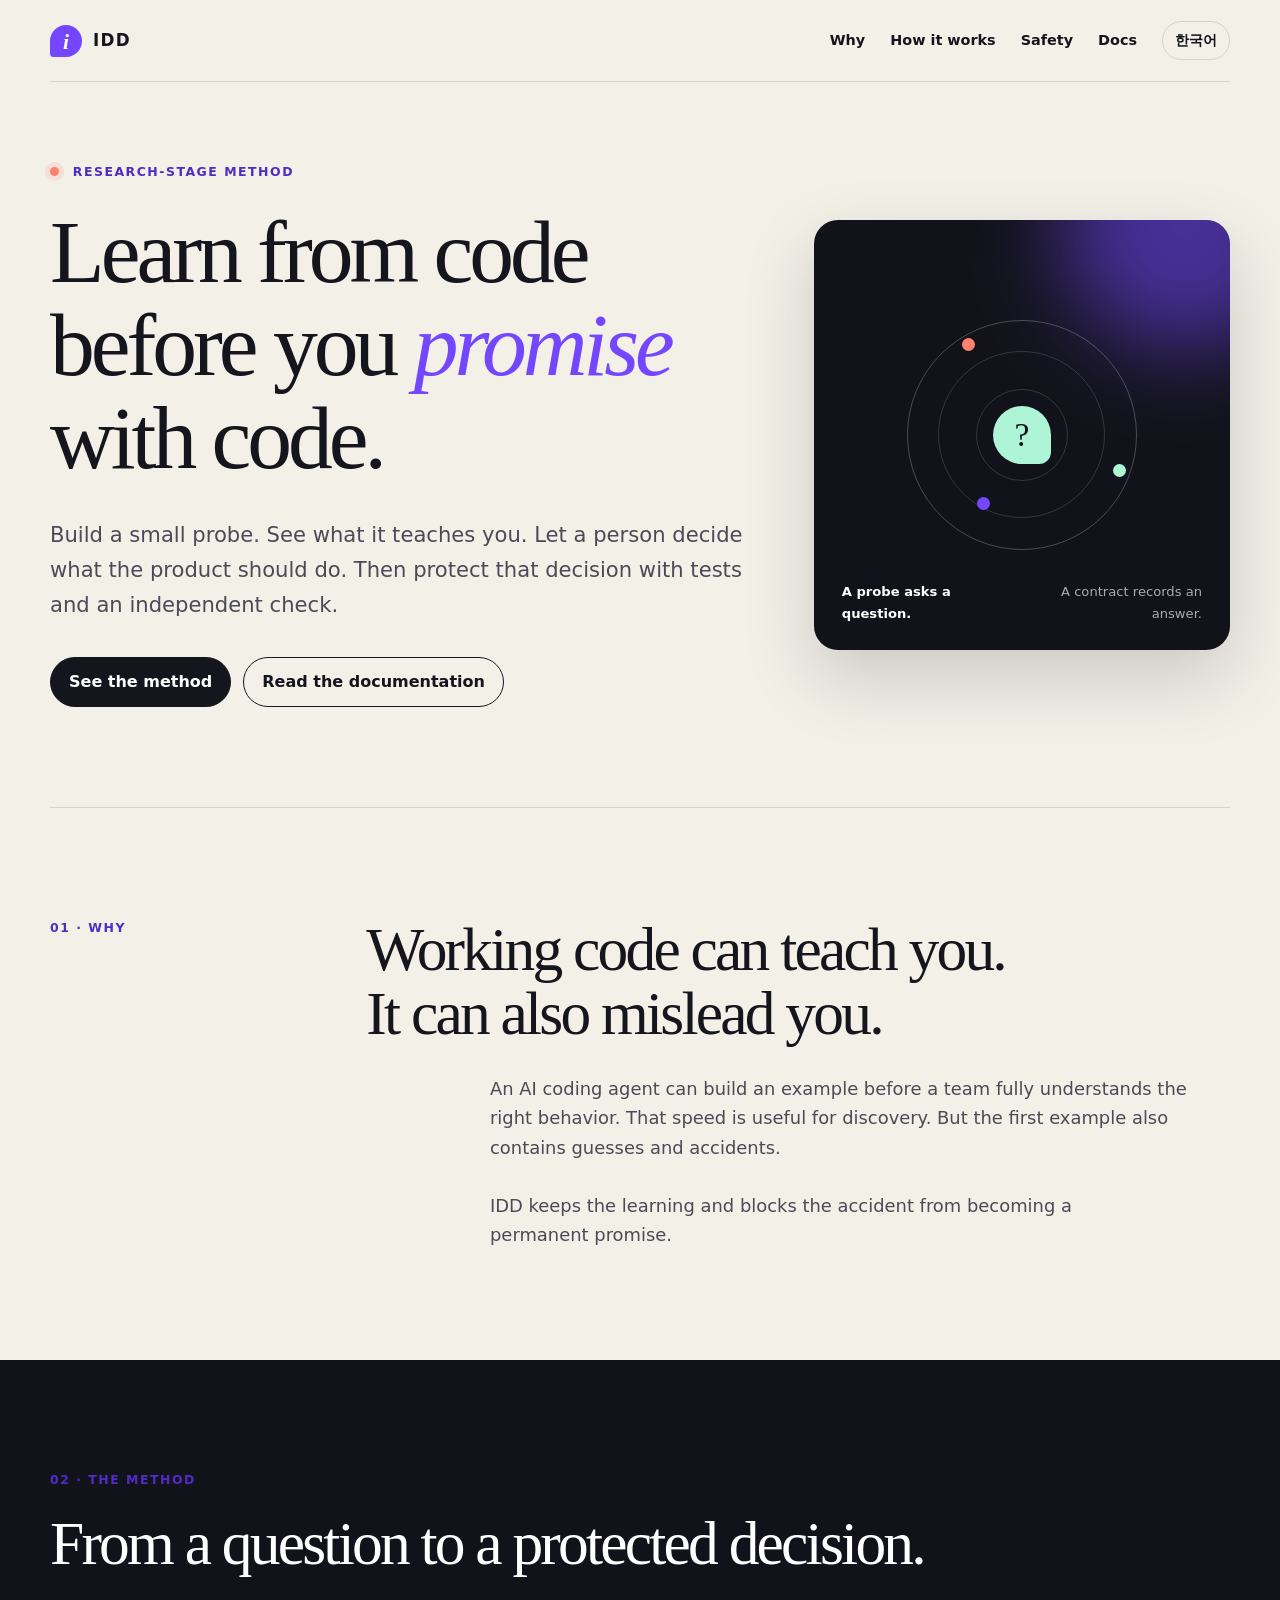
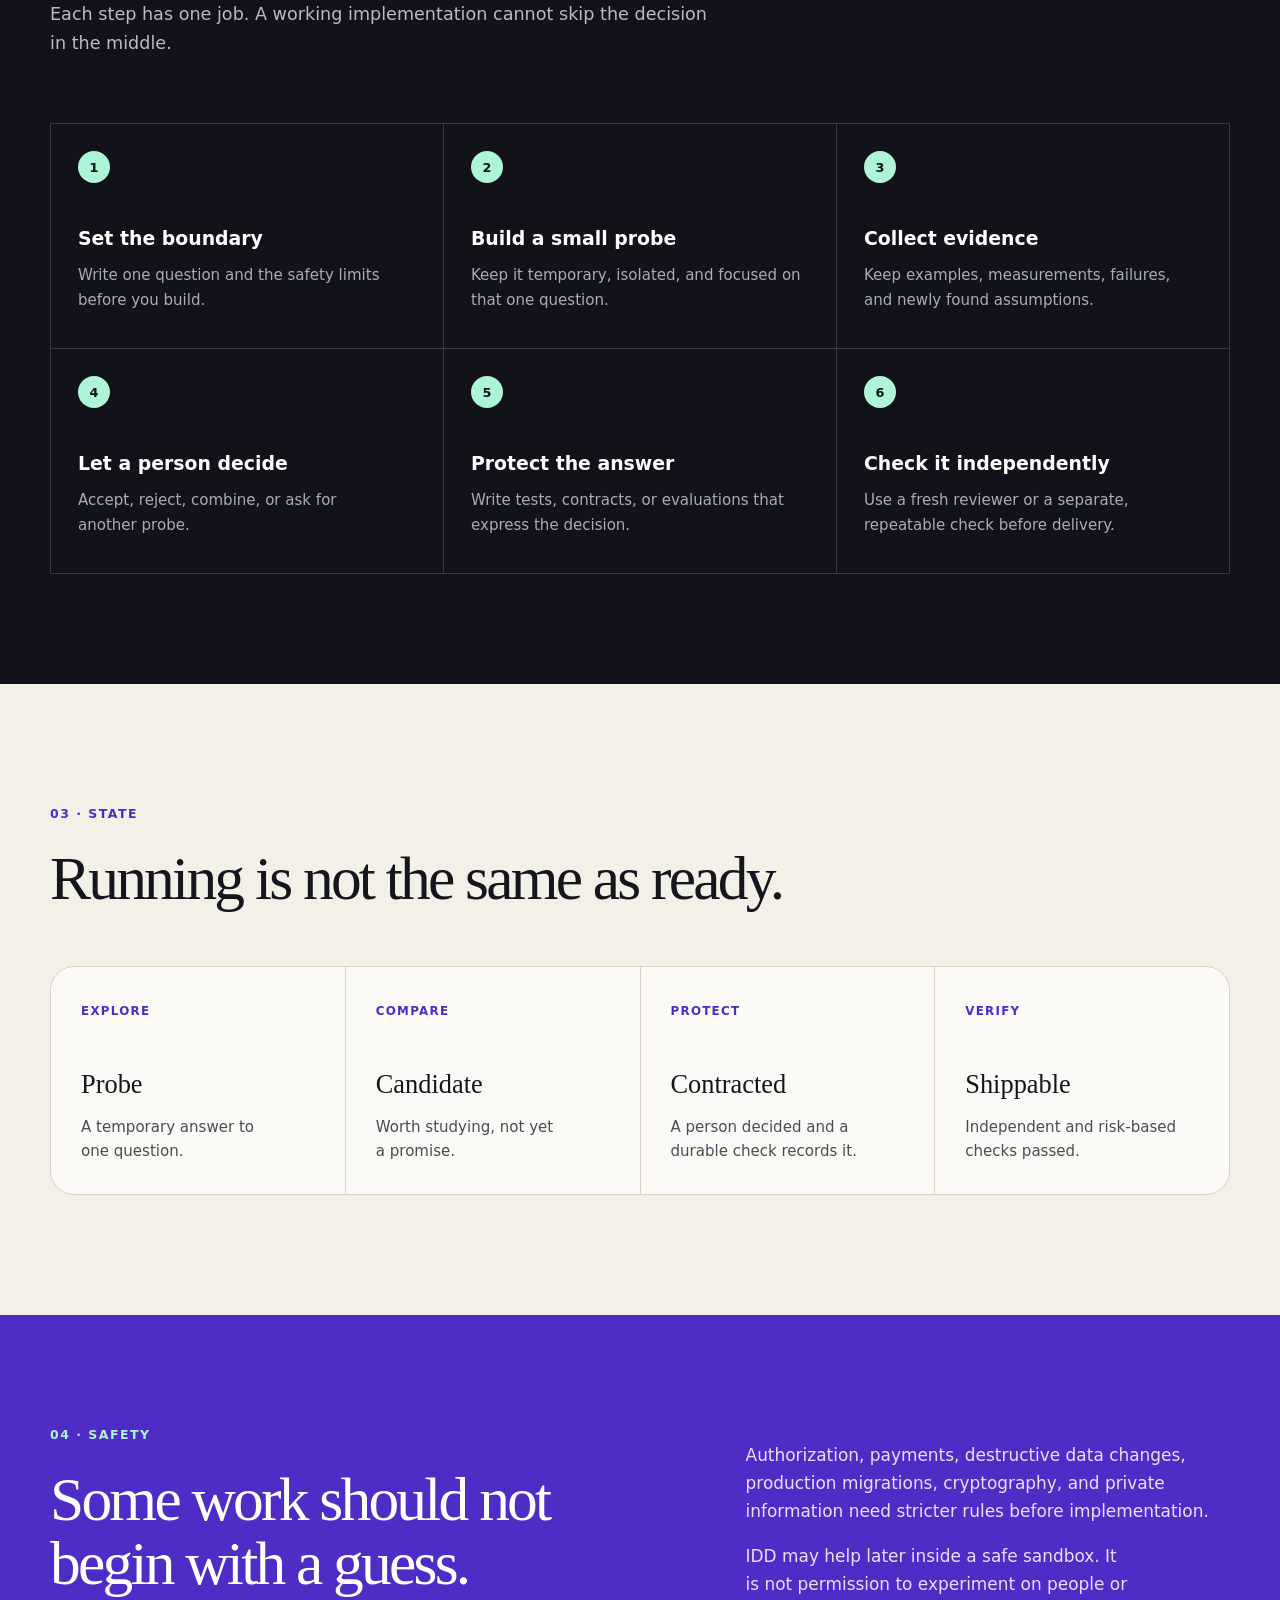
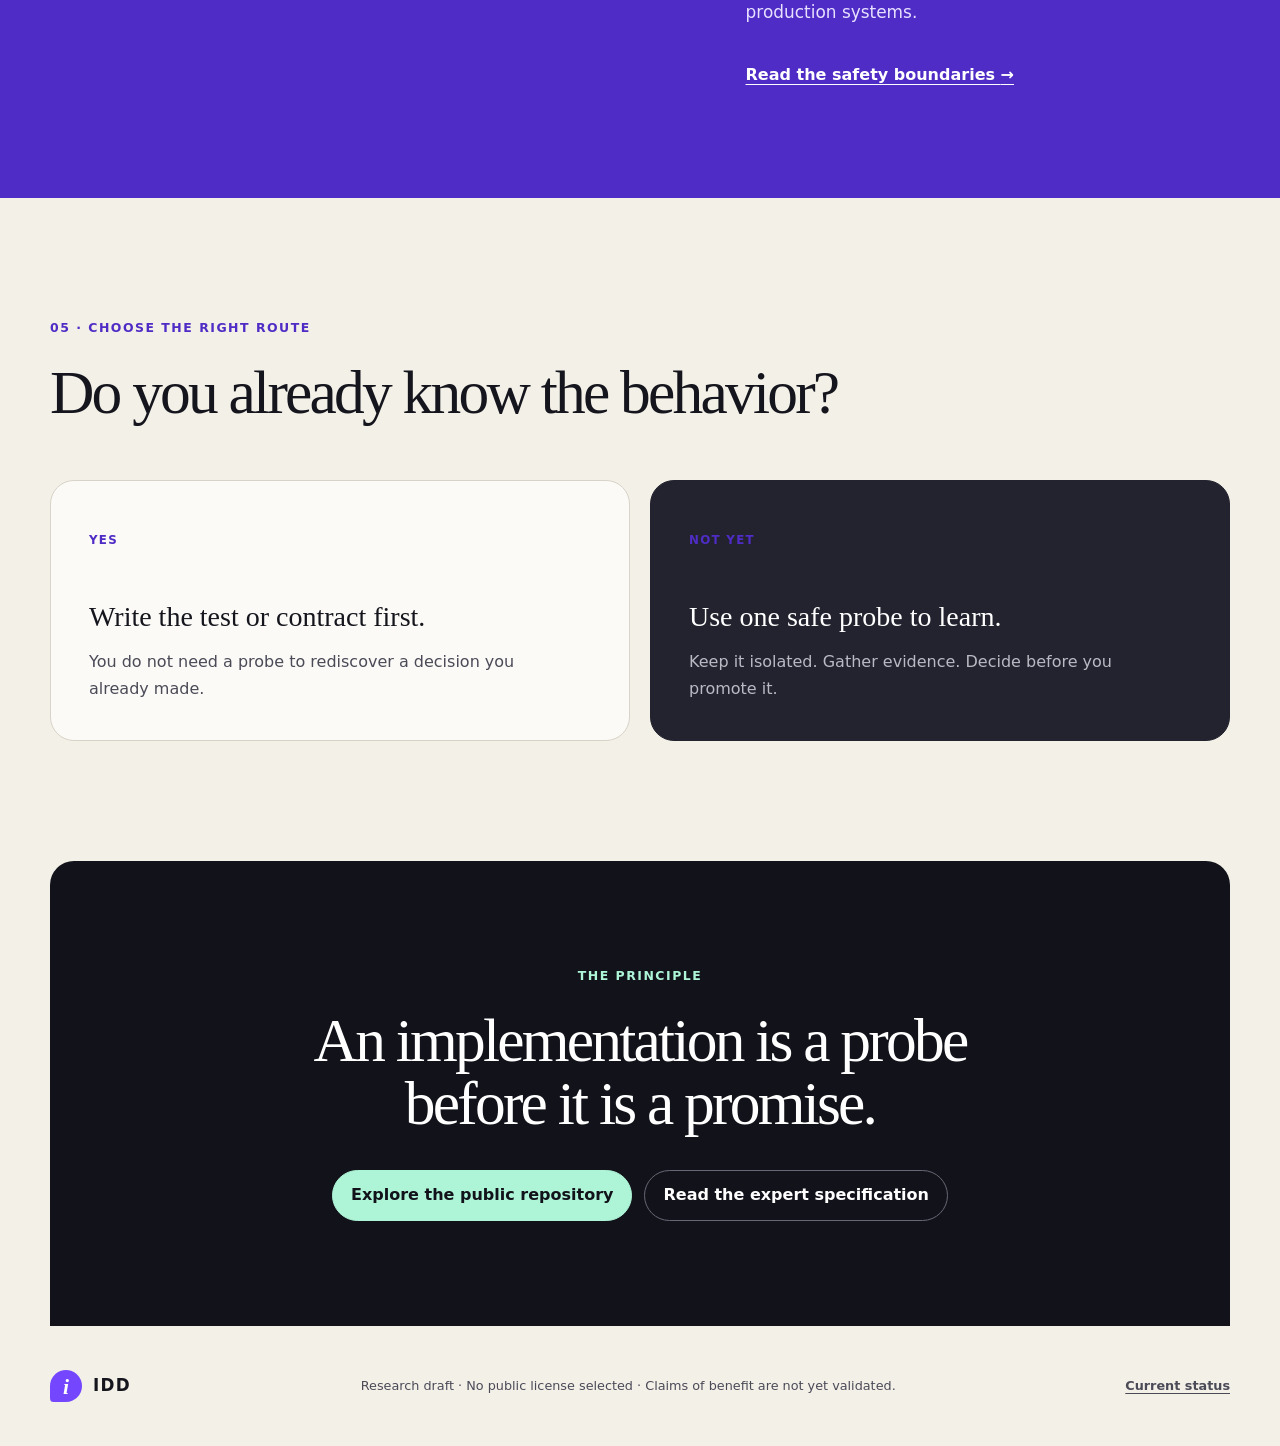
==== site/index.html @ 6a13e182 "chore: bootstrap public IDD repository" ====
<!doctype html>
<html lang="en">
<head>
  <meta charset="utf-8">
  <meta name="viewport" content="width=device-width, initial-scale=1">
  <meta name="description" content="IDD is a software development method that uses a small implementation to learn, then asks a person to decide before behavior becomes a product promise.">
  <meta name="theme-color" content="#12131a">
  <meta property="og:title" content="IDD — Learn from code before you promise with code">
  <meta property="og:description" content="Build a small probe. Gather evidence. Let a person decide. Protect only the behavior you approve.">
  <meta property="og:type" content="website">
  <link rel="alternate" hreflang="ko" href="ko/">
  <link rel="stylesheet" href="styles.css">
  <title>IDD — Implementation-Driven Development</title>
  <script type="application/ld+json">
  {
    "@context": "https://schema.org",
    "@type": "CreativeWork",
    "name": "Implementation-Driven Development",
    "alternateName": "IDD",
    "description": "A research-stage software development method that treats an isolated implementation as evidence before a human decision creates a product contract.",
    "inLanguage": ["en", "ko"],
    "isBasedOn": "https://github.com/SoliEstre/idd",
    "version": "0.1.0-draft"
  }
  </script>
</head>
<body>
  <a class="skip-link" href="#main">Skip to the main content</a>

  <header class="site-header">
    <a class="brand" href="./" aria-label="IDD home">
      <span class="brand-mark" aria-hidden="true">i</span>
      <span>IDD</span>
    </a>
    <nav aria-label="Main navigation">
      <a href="#why">Why</a>
      <a href="#method">How it works</a>
      <a href="#safety">Safety</a>
      <a href="https://github.com/SoliEstre/idd">Docs</a>
      <a class="language-link" href="ko/" lang="ko">한국어</a>
    </nav>
  </header>

  <main id="main">
    <section class="hero" aria-labelledby="hero-title">
      <div class="hero-copy">
        <p class="eyebrow"><span class="status-dot" aria-hidden="true"></span> Research-stage method</p>
        <h1 id="hero-title">Learn from code<br>before you <em>promise</em> with code.</h1>
        <p class="hero-intro">Build a small probe. See what it teaches you. Let a person decide what the product should do. Then protect that decision with tests and an independent check.</p>
        <div class="hero-actions">
          <a class="button button-primary" href="#method">See the method</a>
          <a class="button button-secondary" href="https://github.com/SoliEstre/idd/blob/main/README.md">Read the documentation</a>
        </div>
      </div>

      <div class="probe-card" aria-label="A probe becomes a promise only after a decision">
        <div class="probe-orbit" aria-hidden="true">
          <span class="orbit-dot orbit-dot-one"></span>
          <span class="orbit-dot orbit-dot-two"></span>
          <span class="orbit-dot orbit-dot-three"></span>
          <span class="probe-core">?</span>
        </div>
        <div class="probe-caption">
          <strong>A probe asks a question.</strong>
          <span>A contract records an answer.</span>
        </div>
      </div>
    </section>

    <section class="statement" id="why" aria-labelledby="why-title">
      <p class="section-number">01 · Why</p>
      <div>
        <h2 id="why-title">Working code can teach you.<br>It can also mislead you.</h2>
        <p>An AI coding agent can build an example before a team fully understands the right behavior. That speed is useful for discovery. But the first example also contains guesses and accidents.</p>
        <p>IDD keeps the learning and blocks the accident from becoming a permanent promise.</p>
      </div>
    </section>

    <section class="method" id="method" aria-labelledby="method-title">
      <div class="section-heading">
        <p class="section-number">02 · The method</p>
        <h2 id="method-title">From a question to a protected decision.</h2>
        <p>Each step has one job. A working implementation cannot skip the decision in the middle.</p>
      </div>

      <ol class="steps">
        <li>
          <span class="step-index">1</span>
          <div><h3>Set the boundary</h3><p>Write one question and the safety limits before you build.</p></div>
        </li>
        <li>
          <span class="step-index">2</span>
          <div><h3>Build a small probe</h3><p>Keep it temporary, isolated, and focused on that one question.</p></div>
        </li>
        <li>
          <span class="step-index">3</span>
          <div><h3>Collect evidence</h3><p>Keep examples, measurements, failures, and newly found assumptions.</p></div>
        </li>
        <li>
          <span class="step-index">4</span>
          <div><h3>Let a person decide</h3><p>Accept, reject, combine, or ask for another probe.</p></div>
        </li>
        <li>
          <span class="step-index">5</span>
          <div><h3>Protect the answer</h3><p>Write tests, contracts, or evaluations that express the decision.</p></div>
        </li>
        <li>
          <span class="step-index">6</span>
          <div><h3>Check it independently</h3><p>Use a fresh reviewer or a separate, repeatable check before delivery.</p></div>
        </li>
      </ol>
    </section>

    <section class="state-section" aria-labelledby="states-title">
      <div class="section-heading compact">
        <p class="section-number">03 · State</p>
        <h2 id="states-title">Running is not the same as ready.</h2>
      </div>
      <div class="state-track" role="list" aria-label="IDD code states">
        <article role="listitem"><span>Explore</span><h3>Probe</h3><p>A temporary answer to one question.</p></article>
        <article role="listitem"><span>Compare</span><h3>Candidate</h3><p>Worth studying, not yet a promise.</p></article>
        <article role="listitem"><span>Protect</span><h3>Contracted</h3><p>A person decided and a durable check records it.</p></article>
        <article role="listitem"><span>Verify</span><h3>Shippable</h3><p>Independent and risk-based checks passed.</p></article>
      </div>
    </section>

    <section class="safety" id="safety" aria-labelledby="safety-title">
      <div>
        <p class="section-number light">04 · Safety</p>
        <h2 id="safety-title">Some work should not begin with a guess.</h2>
      </div>
      <div class="safety-copy">
        <p>Authorization, payments, destructive data changes, production migrations, cryptography, and private information need stricter rules before implementation.</p>
        <p>IDD may help later inside a safe sandbox. It is not permission to experiment on people or production systems.</p>
        <a href="https://github.com/SoliEstre/idd/blob/main/docs/safety.md">Read the safety boundaries <span aria-hidden="true">→</span></a>
      </div>
    </section>

    <section class="choose" aria-labelledby="choose-title">
      <p class="section-number">05 · Choose the right route</p>
      <h2 id="choose-title">Do you already know the behavior?</h2>
      <div class="choice-grid">
        <article>
          <p class="choice-answer">Yes</p>
          <h3>Write the test or contract first.</h3>
          <p>You do not need a probe to rediscover a decision you already made.</p>
        </article>
        <article>
          <p class="choice-answer">Not yet</p>
          <h3>Use one safe probe to learn.</h3>
          <p>Keep it isolated. Gather evidence. Decide before you promote it.</p>
        </article>
      </div>
    </section>

    <section class="closing" aria-labelledby="closing-title">
      <p class="eyebrow">The principle</p>
      <h2 id="closing-title">An implementation is a probe<br>before it is a promise.</h2>
      <div class="hero-actions centered">
        <a class="button button-primary" href="https://github.com/SoliEstre/idd">Explore the public repository</a>
        <a class="button button-secondary" href="https://github.com/SoliEstre/idd/blob/main/ai/idd-spec.md">Read the expert specification</a>
      </div>
    </section>
  </main>

  <footer>
    <div class="brand footer-brand"><span class="brand-mark" aria-hidden="true">i</span><span>IDD</span></div>
    <p>Research draft · No public license selected · Claims of benefit are not yet validated.</p>
    <a href="https://github.com/SoliEstre/idd/blob/main/docs/status.md">Current status</a>
  </footer>
</body>
</html>
---- site/styles.css ----
:root {
  --ink: #15151d;
  --ink-soft: #4b4a57;
  --paper: #f3f0e8;
  --paper-bright: #fbfaf6;
  --line: #d8d3c8;
  --signal: #7447ff;
  --signal-dark: #4f2cc5;
  --mint: #aef5d8;
  --coral: #ff826e;
  --dark: #12131a;
  --dark-soft: #22232e;
  --max: 1180px;
  --radius: 24px;
}

* {
  box-sizing: border-box;
}

html {
  scroll-behavior: smooth;
}

body {
  margin: 0;
  color: var(--ink);
  background: var(--paper);
  font-family: Inter, ui-sans-serif, system-ui, -apple-system, BlinkMacSystemFont, "Segoe UI", sans-serif;
  line-height: 1.65;
  text-rendering: optimizeLegibility;
}

a {
  color: inherit;
  text-underline-offset: 0.22em;
}

.skip-link {
  position: fixed;
  z-index: 100;
  top: 12px;
  left: 12px;
  padding: 10px 14px;
  color: white;
  background: var(--signal-dark);
  border-radius: 8px;
  transform: translateY(-180%);
}

.skip-link:focus {
  transform: translateY(0);
}

.site-header {
  width: min(calc(100% - 40px), var(--max));
  min-height: 82px;
  margin: 0 auto;
  display: flex;
  align-items: center;
  justify-content: space-between;
  gap: 24px;
  border-bottom: 1px solid var(--line);
}

.brand {
  display: inline-flex;
  align-items: center;
  gap: 11px;
  font-size: 1.05rem;
  font-weight: 800;
  letter-spacing: 0.08em;
  text-decoration: none;
}

.brand-mark {
  display: inline-grid;
  width: 32px;
  height: 32px;
  place-items: center;
  color: white;
  background: var(--signal);
  border-radius: 50% 50% 50% 12%;
  font-family: Georgia, serif;
  font-size: 1.35rem;
  font-style: italic;
  letter-spacing: 0;
}

nav {
  display: flex;
  align-items: center;
  gap: 25px;
  font-size: 0.9rem;
  font-weight: 650;
}

nav a {
  text-decoration: none;
}

nav a:hover,
nav a:focus-visible {
  color: var(--signal-dark);
}

.language-link {
  padding: 7px 12px;
  border: 1px solid var(--line);
  border-radius: 999px;
}

main > section {
  width: min(calc(100% - 40px), var(--max));
  margin-inline: auto;
}

.hero {
  min-height: 690px;
  display: grid;
  grid-template-columns: minmax(0, 1.25fr) minmax(320px, 0.75fr);
  align-items: center;
  gap: 70px;
  padding: 80px 0 100px;
}

.eyebrow,
.section-number {
  margin: 0 0 22px;
  color: var(--signal-dark);
  font-size: 0.78rem;
  font-weight: 800;
  letter-spacing: 0.12em;
  text-transform: uppercase;
}

.status-dot {
  display: inline-block;
  width: 9px;
  height: 9px;
  margin-right: 8px;
  background: var(--coral);
  border-radius: 50%;
  box-shadow: 0 0 0 5px rgba(255, 130, 110, 0.15);
}

h1,
h2,
h3,
p {
  text-wrap: pretty;
}

h1,
h2 {
  margin: 0;
  font-family: Georgia, "Times New Roman", serif;
  font-weight: 500;
  letter-spacing: -0.045em;
  line-height: 1.04;
}

h1 {
  max-width: 810px;
  font-size: clamp(3.25rem, 7vw, 6.65rem);
}

h1 em {
  color: var(--signal);
  font-weight: inherit;
}

h2 {
  font-size: clamp(2.35rem, 4.8vw, 4.7rem);
}

.hero-intro {
  max-width: 710px;
  margin: 34px 0 0;
  color: var(--ink-soft);
  font-size: clamp(1.08rem, 1.7vw, 1.32rem);
}

.hero-actions {
  display: flex;
  flex-wrap: wrap;
  gap: 12px;
  margin-top: 34px;
}

.button {
  display: inline-flex;
  align-items: center;
  justify-content: center;
  min-height: 48px;
  padding: 11px 18px;
  border: 1px solid var(--ink);
  border-radius: 999px;
  font-weight: 750;
  text-decoration: none;
  transition: transform 150ms ease, background-color 150ms ease, color 150ms ease;
}

.button:hover,
.button:focus-visible {
  transform: translateY(-2px);
}

.button-primary {
  color: white;
  background: var(--ink);
}

.button-primary:hover,
.button-primary:focus-visible {
  background: var(--signal-dark);
  border-color: var(--signal-dark);
}

.button-secondary {
  background: transparent;
}

.probe-card {
  position: relative;
  min-height: 430px;
  display: grid;
  place-items: center;
  overflow: hidden;
  background: var(--dark);
  border-radius: var(--radius);
  box-shadow: 0 28px 70px rgba(25, 22, 40, 0.18);
}

.probe-card::before {
  content: "";
  position: absolute;
  width: 250px;
  height: 250px;
  top: -120px;
  right: -80px;
  background: var(--signal);
  border-radius: 50%;
  filter: blur(45px);
  opacity: 0.55;
}

.probe-orbit {
  position: relative;
  width: 230px;
  height: 230px;
  display: grid;
  place-items: center;
  border: 1px solid rgba(255,255,255,0.24);
  border-radius: 50%;
}

.probe-orbit::before,
.probe-orbit::after {
  content: "";
  position: absolute;
  border: 1px solid rgba(255,255,255,0.15);
  border-radius: 50%;
}

.probe-orbit::before {
  width: 165px;
  height: 165px;
}

.probe-orbit::after {
  width: 90px;
  height: 90px;
}

.probe-core {
  z-index: 1;
  display: grid;
  width: 58px;
  height: 58px;
  place-items: center;
  color: var(--dark);
  background: var(--mint);
  border-radius: 50% 50% 12px 50%;
  font-family: Georgia, serif;
  font-size: 2.1rem;
}

.orbit-dot {
  position: absolute;
  width: 13px;
  height: 13px;
  border-radius: 50%;
}

.orbit-dot-one { top: 17px; left: 54px; background: var(--coral); }
.orbit-dot-two { right: 10px; bottom: 72px; background: var(--mint); }
.orbit-dot-three { left: 69px; bottom: 39px; background: var(--signal); }

.probe-caption {
  position: absolute;
  left: 28px;
  right: 28px;
  bottom: 25px;
  display: flex;
  justify-content: space-between;
  gap: 18px;
  color: white;
  font-size: 0.82rem;
}

.probe-caption span {
  color: #a9abb8;
  text-align: right;
}

.statement {
  display: grid;
  grid-template-columns: 0.32fr 1fr;
  gap: 40px;
  padding: 110px 0;
  border-top: 1px solid var(--line);
}

.statement h2 {
  max-width: 930px;
}

.statement div > p {
  max-width: 740px;
  margin: 28px 0 0 auto;
  color: var(--ink-soft);
  font-size: 1.12rem;
}

.method {
  width: 100%;
  max-width: none;
  padding: 110px max(20px, calc((100vw - var(--max)) / 2));
  color: white;
  background: var(--dark);
}

.section-heading {
  max-width: var(--max);
  margin: 0 auto 65px;
}

.section-heading > p:last-child {
  max-width: 660px;
  margin: 24px 0 0;
  color: #b9bac4;
  font-size: 1.1rem;
}

.steps {
  max-width: var(--max);
  margin: 0 auto;
  padding: 0;
  display: grid;
  grid-template-columns: repeat(3, 1fr);
  list-style: none;
  border-top: 1px solid #383946;
  border-left: 1px solid #383946;
}

.steps li {
  min-height: 225px;
  padding: 27px;
  border-right: 1px solid #383946;
  border-bottom: 1px solid #383946;
}

.step-index {
  display: inline-grid;
  width: 32px;
  height: 32px;
  place-items: center;
  color: var(--dark);
  background: var(--mint);
  border-radius: 50%;
  font-size: 0.8rem;
  font-weight: 850;
}

.steps h3 {
  margin: 40px 0 9px;
  font-size: 1.18rem;
}

.steps p {
  margin: 0;
  color: #a9abb8;
  font-size: 0.94rem;
}

.state-section {
  padding: 120px 0;
}

.section-heading.compact {
  margin-bottom: 55px;
}

.section-heading.compact h2 {
  max-width: 900px;
}

.state-track {
  display: grid;
  grid-template-columns: repeat(4, 1fr);
  gap: 1px;
  overflow: hidden;
  background: var(--line);
  border: 1px solid var(--line);
  border-radius: var(--radius);
}

.state-track article {
  min-height: 225px;
  padding: 30px;
  background: var(--paper-bright);
}

.state-track article > span,
.choice-answer {
  color: var(--signal-dark);
  font-size: 0.74rem;
  font-weight: 850;
  letter-spacing: 0.11em;
  text-transform: uppercase;
}

.state-track h3 {
  margin: 40px 0 8px;
  font-family: Georgia, serif;
  font-size: 1.65rem;
  font-weight: 500;
}

.state-track p {
  margin: 0;
  color: var(--ink-soft);
  font-size: 0.94rem;
}

.safety {
  width: 100%;
  max-width: none;
  display: grid;
  grid-template-columns: 1fr 0.8fr;
  gap: 90px;
  padding: 110px max(20px, calc((100vw - var(--max)) / 2));
  color: white;
  background: var(--signal-dark);
}

.section-number.light {
  color: var(--mint);
}

.safety-copy {
  align-self: end;
}

.safety-copy p {
  color: #e7e1ff;
  font-size: 1.06rem;
}

.safety-copy a {
  display: inline-block;
  margin-top: 18px;
  color: white;
  font-weight: 800;
}

.choose {
  padding: 120px 0;
}

.choose > h2 {
  max-width: 870px;
}

.choice-grid {
  display: grid;
  grid-template-columns: repeat(2, 1fr);
  gap: 20px;
  margin-top: 55px;
}

.choice-grid article {
  min-height: 260px;
  padding: 38px;
  background: var(--paper-bright);
  border: 1px solid var(--line);
  border-radius: var(--radius);
}

.choice-grid article:last-child {
  color: white;
  background: var(--dark-soft);
  border-color: var(--dark-soft);
}

.choice-grid h3 {
  max-width: 450px;
  margin: 50px 0 10px;
  font-family: Georgia, serif;
  font-size: 1.75rem;
  font-weight: 500;
  line-height: 1.18;
}

.choice-grid p:last-child {
  max-width: 490px;
  margin-bottom: 0;
  color: var(--ink-soft);
}

.choice-grid article:last-child p:last-child {
  color: #b9bac4;
}

.closing {
  padding: 105px 30px;
  color: white;
  text-align: center;
  background: var(--dark);
  border-radius: var(--radius) var(--radius) 0 0;
}

.closing h2 {
  max-width: 950px;
  margin: 0 auto;
}

.closing .eyebrow {
  color: var(--mint);
}

.closing .button-primary {
  color: var(--dark);
  background: var(--mint);
  border-color: var(--mint);
}

.closing .button-secondary {
  color: white;
  border-color: #666774;
}

.centered {
  justify-content: center;
}

footer {
  width: min(calc(100% - 40px), var(--max));
  min-height: 120px;
  margin: 0 auto;
  display: grid;
  grid-template-columns: auto 1fr auto;
  align-items: center;
  gap: 30px;
  color: var(--ink-soft);
  font-size: 0.8rem;
}

.footer-brand {
  color: var(--ink);
}

footer p {
  text-align: center;
}

footer > a {
  font-weight: 700;
}

@media (max-width: 920px) {
  nav a:not(.language-link) {
    display: none;
  }

  .hero {
    grid-template-columns: 1fr;
    padding-top: 60px;
  }

  .probe-card {
    min-height: 390px;
  }

  .statement,
  .safety {
    grid-template-columns: 1fr;
  }

  .statement div > p {
    margin-left: 0;
  }

  .steps {
    grid-template-columns: repeat(2, 1fr);
  }

  .state-track {
    grid-template-columns: repeat(2, 1fr);
  }
}

@media (max-width: 620px) {
  .site-header,
  main > section,
  footer {
    width: min(calc(100% - 28px), var(--max));
  }

  .site-header {
    min-height: 72px;
  }

  nav {
    gap: 10px;
  }

  h1 {
    font-size: clamp(2.75rem, 15vw, 4.2rem);
  }

  h2 {
    font-size: clamp(2.15rem, 11vw, 3.3rem);
  }

  .hero {
    min-height: auto;
    gap: 50px;
    padding: 55px 0 80px;
  }

  .hero-actions {
    flex-direction: column;
  }

  .button {
    width: 100%;
  }

  .probe-card {
    min-height: 355px;
  }

  .probe-orbit {
    width: 195px;
    height: 195px;
  }

  .statement,
  .state-section,
  .choose {
    padding: 85px 0;
  }

  .method,
  .safety {
    padding-top: 85px;
    padding-bottom: 85px;
  }

  .steps,
  .state-track,
  .choice-grid {
    grid-template-columns: 1fr;
  }

  .steps li {
    min-height: 200px;
  }

  .choice-grid article {
    min-height: 230px;
  }

  .closing {
    padding: 80px 20px;
  }

  footer {
    padding: 35px 0;
    grid-template-columns: 1fr;
    justify-items: center;
    text-align: center;
  }

  footer p {
    margin: 0;
  }
}

@media (prefers-reduced-motion: reduce) {
  html {
    scroll-behavior: auto;
  }

  .button {
    transition: none;
  }
}
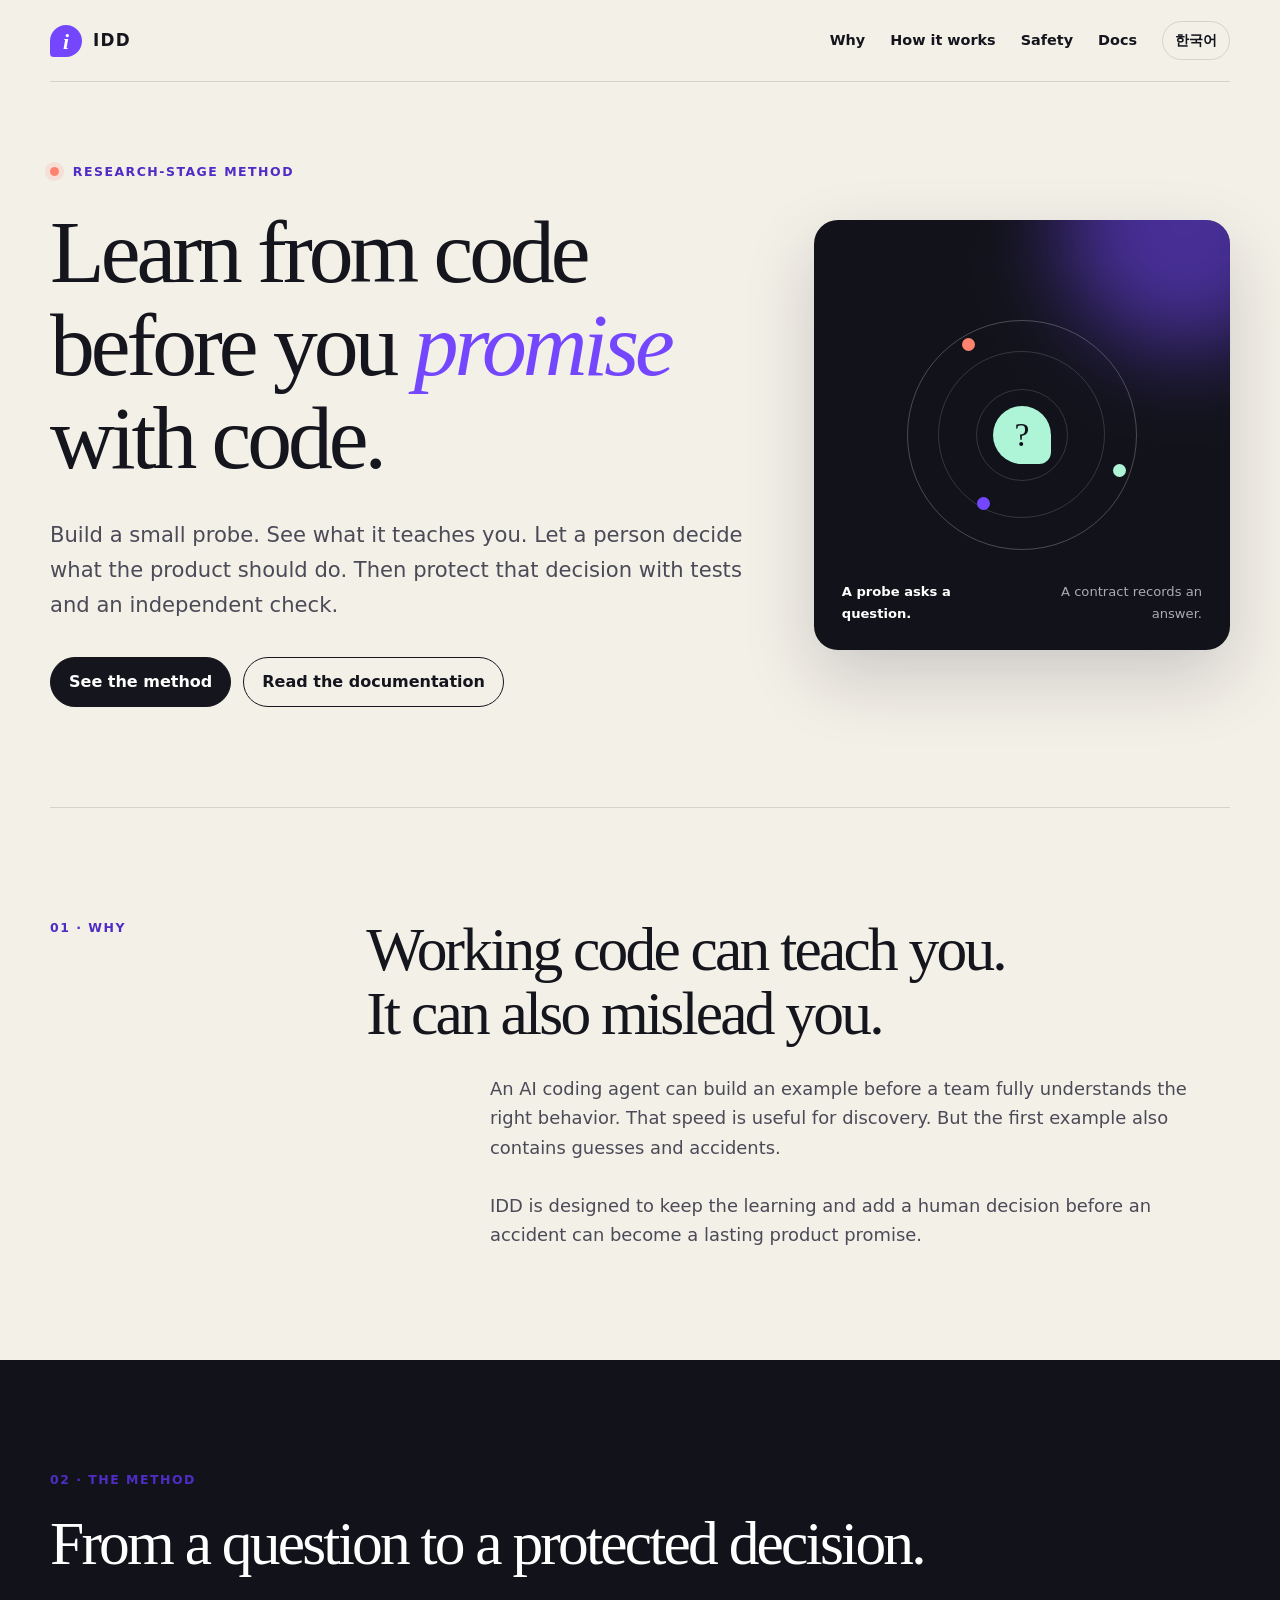
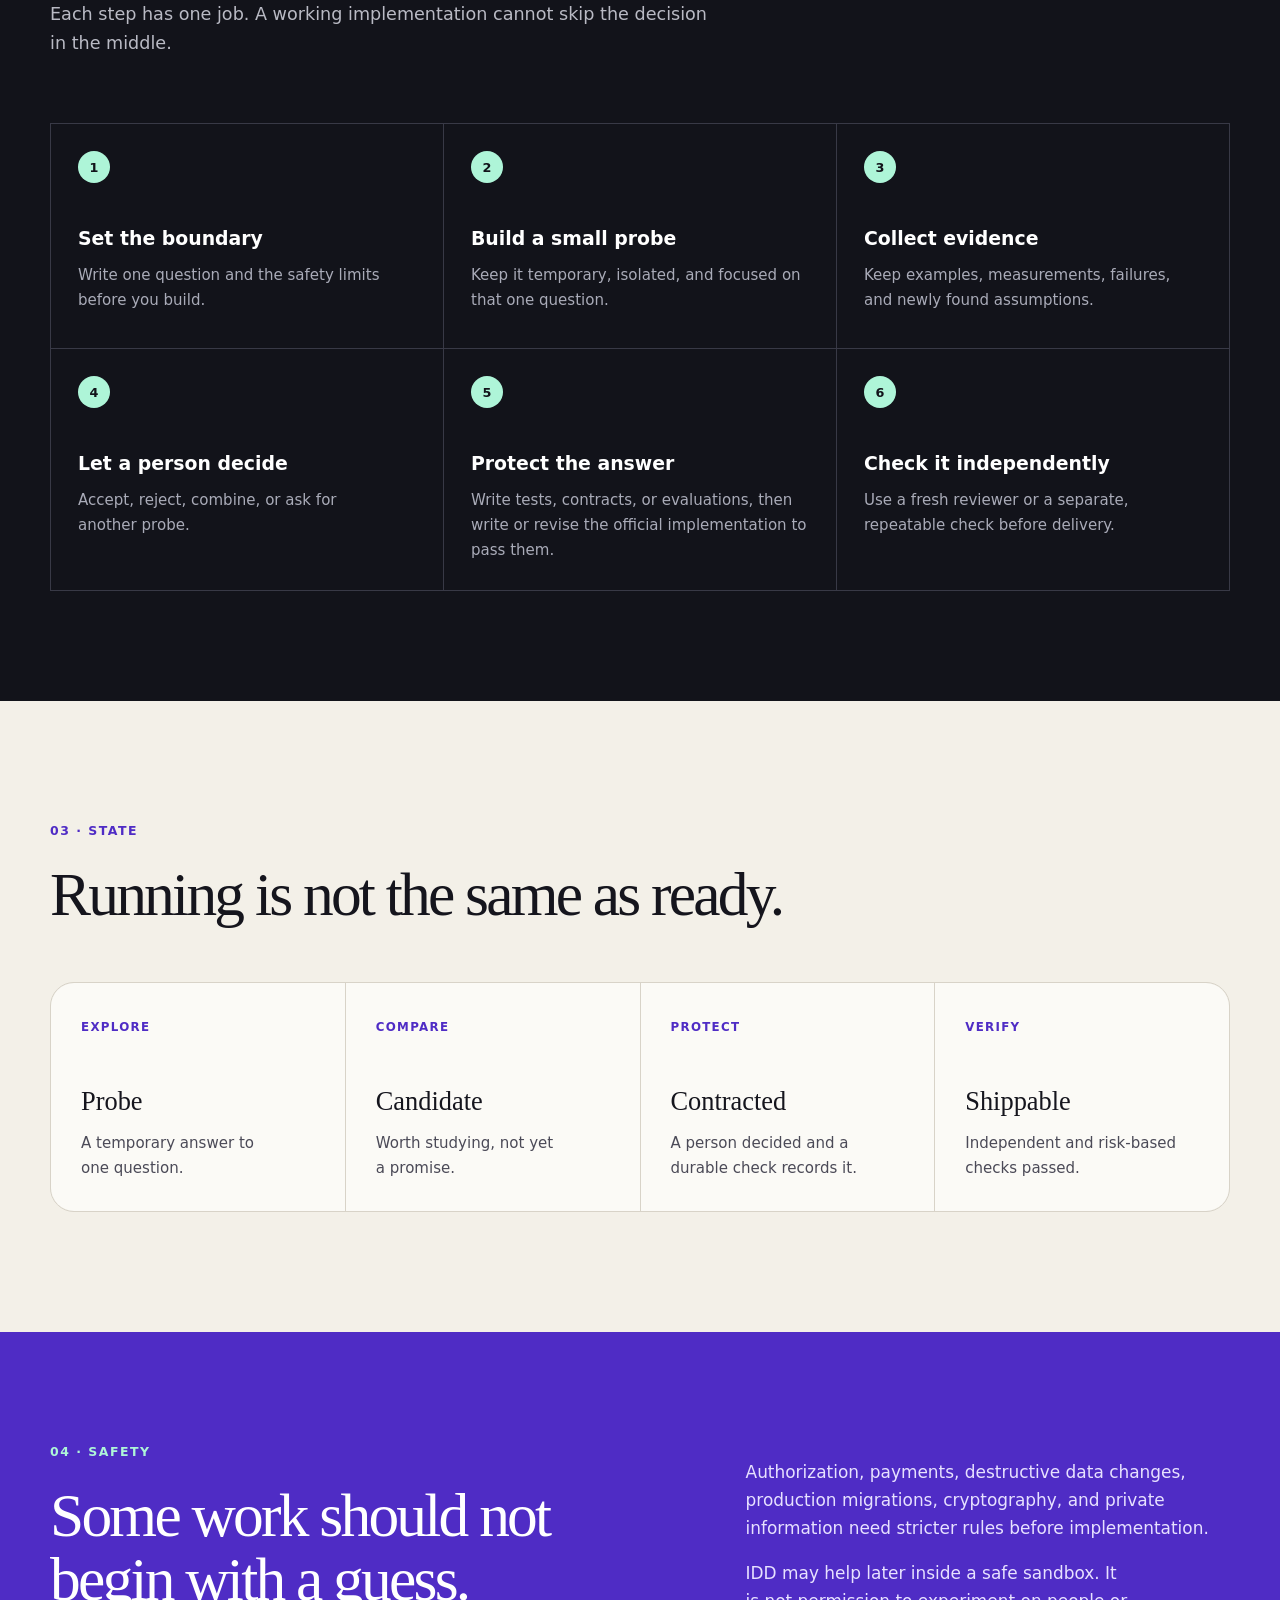
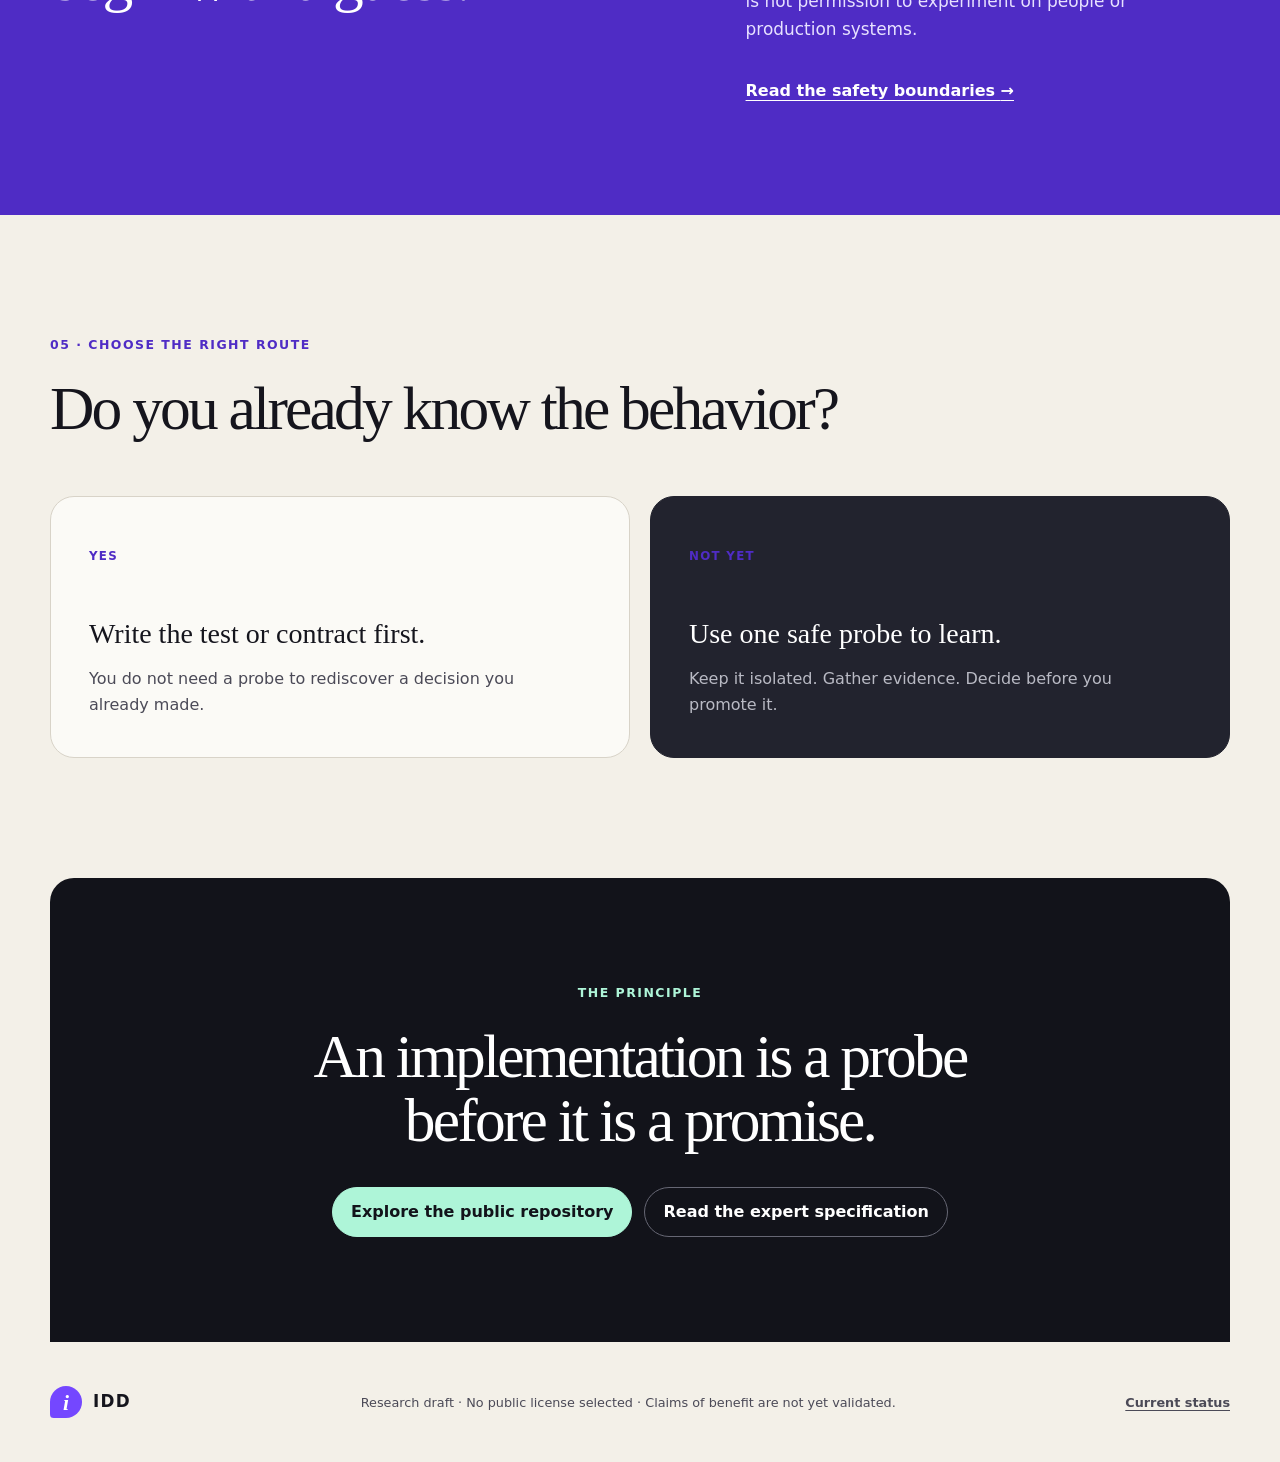
==== commit 50f4a83a: "fix: align lifecycle and add public validation" ====
--- a/site/index.html
+++ b/site/index.html
@@ -72,7 +72,7 @@
       <div>
         <h2 id="why-title">Working code can teach you.<br>It can also mislead you.</h2>
         <p>An AI coding agent can build an example before a team fully understands the right behavior. That speed is useful for discovery. But the first example also contains guesses and accidents.</p>
-        <p>IDD keeps the learning and blocks the accident from becoming a permanent promise.</p>
+        <p>IDD is designed to keep the learning and add a human decision before an accident can become a lasting product promise.</p>
       </div>
     </section>
 
@@ -102,7 +102,7 @@
         </li>
         <li>
           <span class="step-index">5</span>
-          <div><h3>Protect the answer</h3><p>Write tests, contracts, or evaluations that express the decision.</p></div>
+          <div><h3>Protect the answer</h3><p>Write tests, contracts, or evaluations, then write or revise the official implementation to pass them.</p></div>
         </li>
         <li>
           <span class="step-index">6</span>
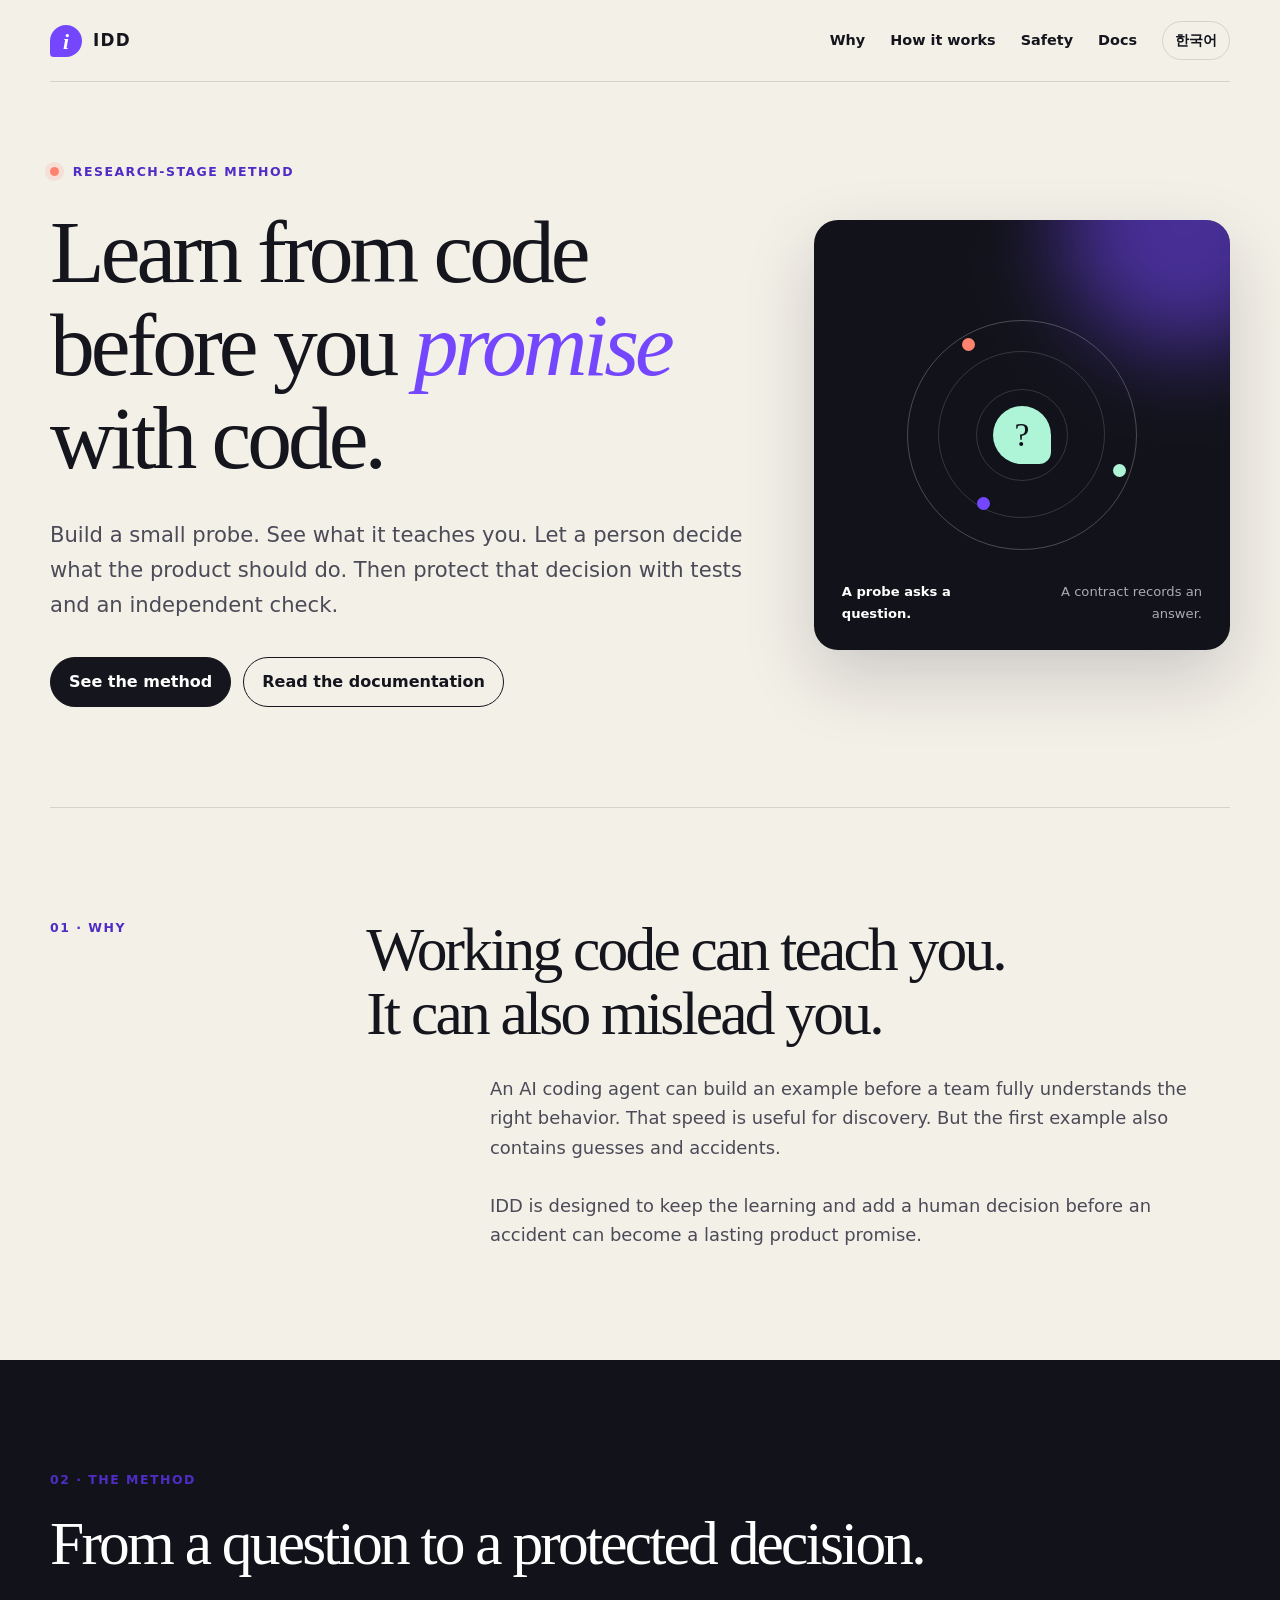
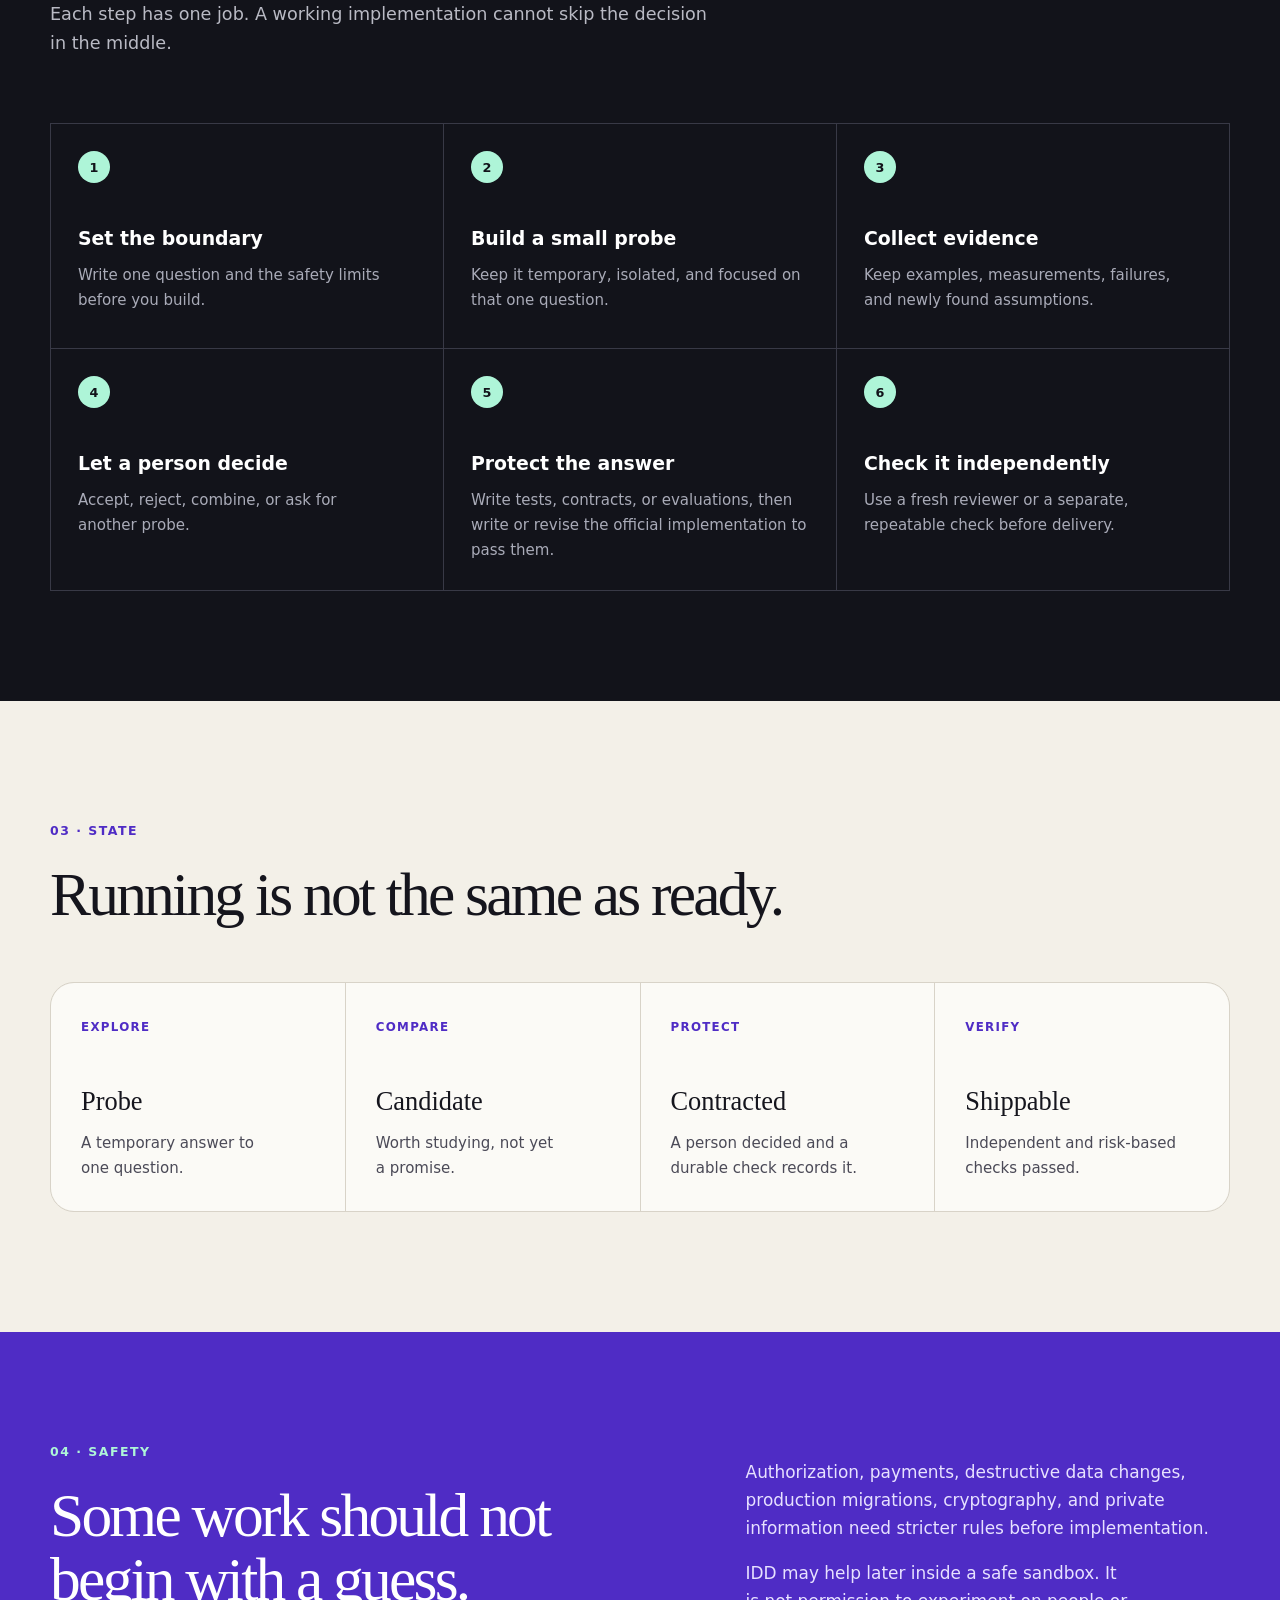
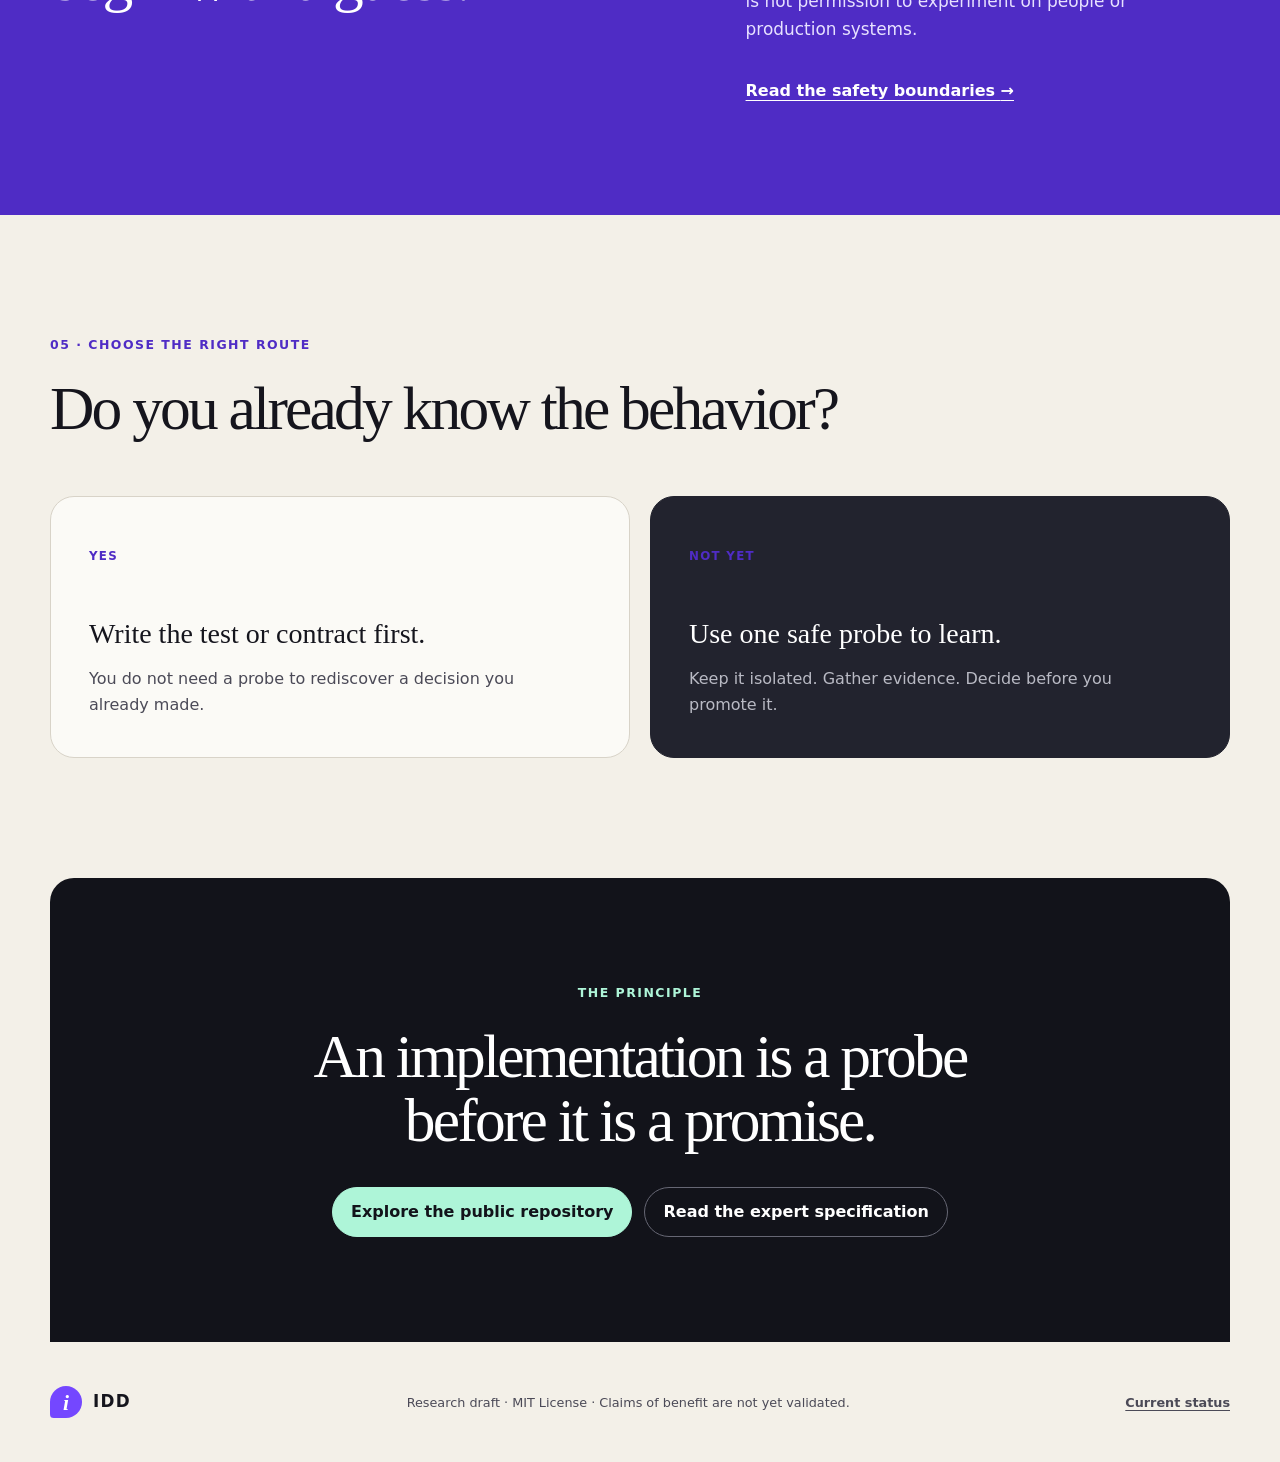
==== commit b497eac7: "feat: publish bilingual introduction site" ====
--- a/site/index.html
+++ b/site/index.html
@@ -8,7 +8,13 @@
   <meta property="og:title" content="IDD — Learn from code before you promise with code">
   <meta property="og:description" content="Build a small probe. Gather evidence. Let a person decide. Protect only the behavior you approve.">
   <meta property="og:type" content="website">
-  <link rel="alternate" hreflang="ko" href="ko/">
+  <meta property="og:url" content="https://soliestre.github.io/idd/">
+  <meta property="og:locale" content="en_US">
+  <meta property="og:locale:alternate" content="ko_KR">
+  <link rel="canonical" href="https://soliestre.github.io/idd/">
+  <link rel="alternate" hreflang="en" href="https://soliestre.github.io/idd/">
+  <link rel="alternate" hreflang="ko" href="https://soliestre.github.io/idd/ko/">
+  <link rel="alternate" hreflang="x-default" href="https://soliestre.github.io/idd/">
   <link rel="stylesheet" href="styles.css">
   <title>IDD — Implementation-Driven Development</title>
   <script type="application/ld+json">
@@ -19,7 +25,9 @@
     "alternateName": "IDD",
     "description": "A research-stage software development method that treats an isolated implementation as evidence before a human decision creates a product contract.",
     "inLanguage": ["en", "ko"],
+    "url": "https://soliestre.github.io/idd/",
     "isBasedOn": "https://github.com/SoliEstre/idd",
+    "license": "https://github.com/SoliEstre/idd/blob/main/LICENSE",
     "version": "0.1.0-draft"
   }
   </script>
@@ -165,7 +173,7 @@
 
   <footer>
     <div class="brand footer-brand"><span class="brand-mark" aria-hidden="true">i</span><span>IDD</span></div>
-    <p>Research draft · No public license selected · Claims of benefit are not yet validated.</p>
+    <p>Research draft · MIT License · Claims of benefit are not yet validated.</p>
     <a href="https://github.com/SoliEstre/idd/blob/main/docs/status.md">Current status</a>
   </footer>
 </body>
--- a/site/styles.css
+++ b/site/styles.css
@@ -31,6 +31,13 @@
   text-rendering: optimizeLegibility;
 }
 
+html[lang="ko"] body {
+  font-family: "Pretendard", "Noto Sans KR", "Apple SD Gothic Neo", "Malgun Gothic", ui-sans-serif, system-ui, sans-serif;
+  word-break: keep-all;
+  overflow-wrap: normal;
+  hyphens: none;
+}
+
 a {
   color: inherit;
   text-underline-offset: 0.22em;
@@ -124,6 +131,12 @@
   padding: 80px 0 100px;
 }
 
+.hero > *,
+.statement > *,
+.safety > * {
+  min-width: 0;
+}
+
 .eyebrow,
 .section-number {
   margin: 0 0 22px;
@@ -174,11 +187,37 @@
   font-size: clamp(2.35rem, 4.8vw, 4.7rem);
 }
 
+html[lang="ko"] h1,
+html[lang="ko"] h2 {
+  font-family: "Noto Serif KR", "Nanum Myeongjo", Batang, "Malgun Gothic", serif;
+  font-weight: 700;
+  letter-spacing: -0.055em;
+  line-height: 1.16;
+  text-wrap: balance;
+}
+
+html[lang="ko"] h1 {
+  font-size: clamp(3rem, 4.5vw, 4.05rem);
+}
+
+.headline-line {
+  display: block;
+}
+
+html[lang="ko"] h2 {
+  font-size: clamp(2.2rem, 4.4vw, 4.25rem);
+}
+
 .hero-intro {
   max-width: 710px;
   margin: 34px 0 0;
   color: var(--ink-soft);
   font-size: clamp(1.08rem, 1.7vw, 1.32rem);
+}
+
+html[lang="ko"] .hero-intro {
+  max-width: 760px;
+  line-height: 1.8;
 }
 
 .hero-actions {
@@ -513,6 +552,13 @@
   line-height: 1.18;
 }
 
+html[lang="ko"] .choice-grid h3 {
+  font-family: "Noto Serif KR", "Nanum Myeongjo", Batang, "Malgun Gothic", serif;
+  font-weight: 700;
+  letter-spacing: -0.025em;
+  line-height: 1.35;
+}
+
 .choice-grid p:last-child {
   max-width: 490px;
   margin-bottom: 0;
@@ -627,11 +673,20 @@
   }
 
   h1 {
-    font-size: clamp(2.75rem, 15vw, 4.2rem);
+    font-size: clamp(2.45rem, 12.2vw, 3.3rem);
   }
 
   h2 {
     font-size: clamp(2.15rem, 11vw, 3.3rem);
+  }
+
+  html[lang="ko"] h1 {
+    font-size: clamp(2rem, 8.5vw, 2.65rem);
+    line-height: 1.2;
+  }
+
+  html[lang="ko"] h2 {
+    font-size: clamp(2rem, 9.8vw, 3rem);
   }
 
   .hero {
@@ -650,6 +705,15 @@
 
   .probe-card {
     min-height: 355px;
+  }
+
+  .probe-caption {
+    display: grid;
+    gap: 3px;
+  }
+
+  .probe-caption span {
+    text-align: left;
   }
 
   .probe-orbit {
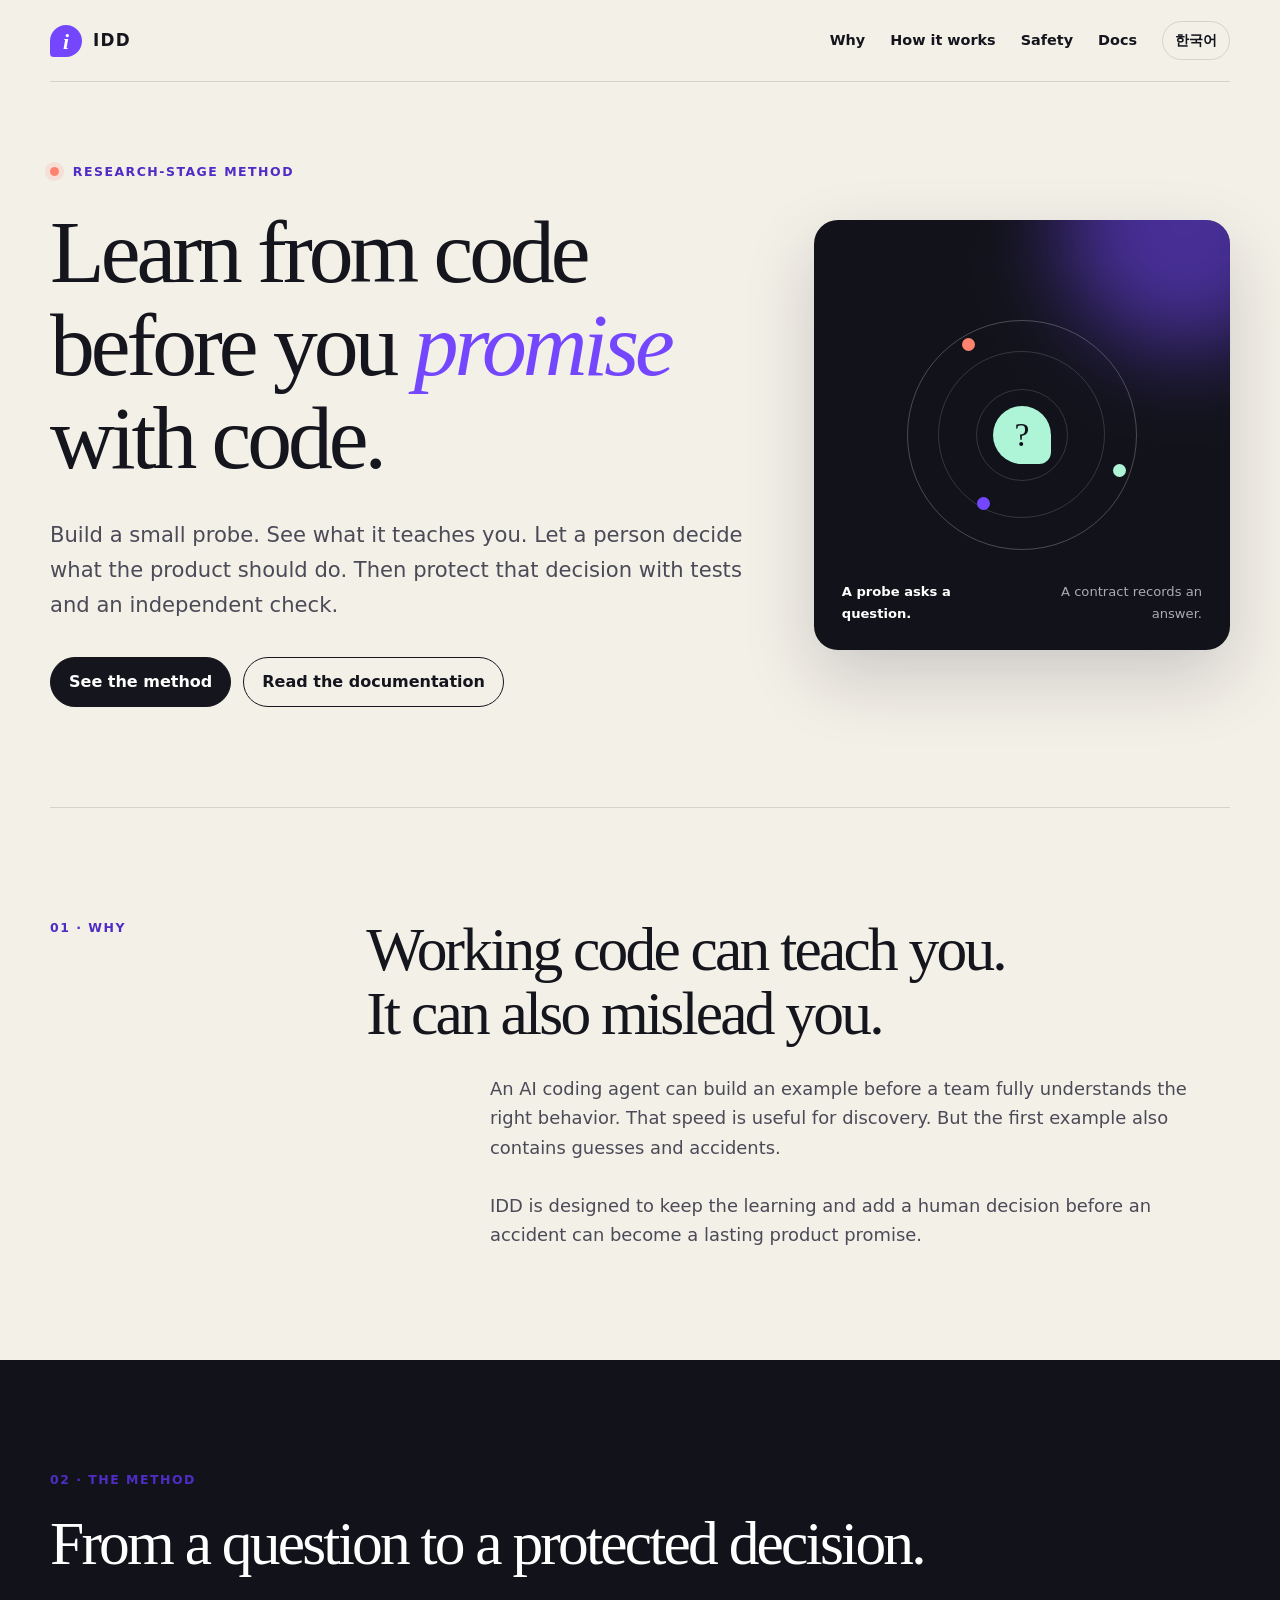
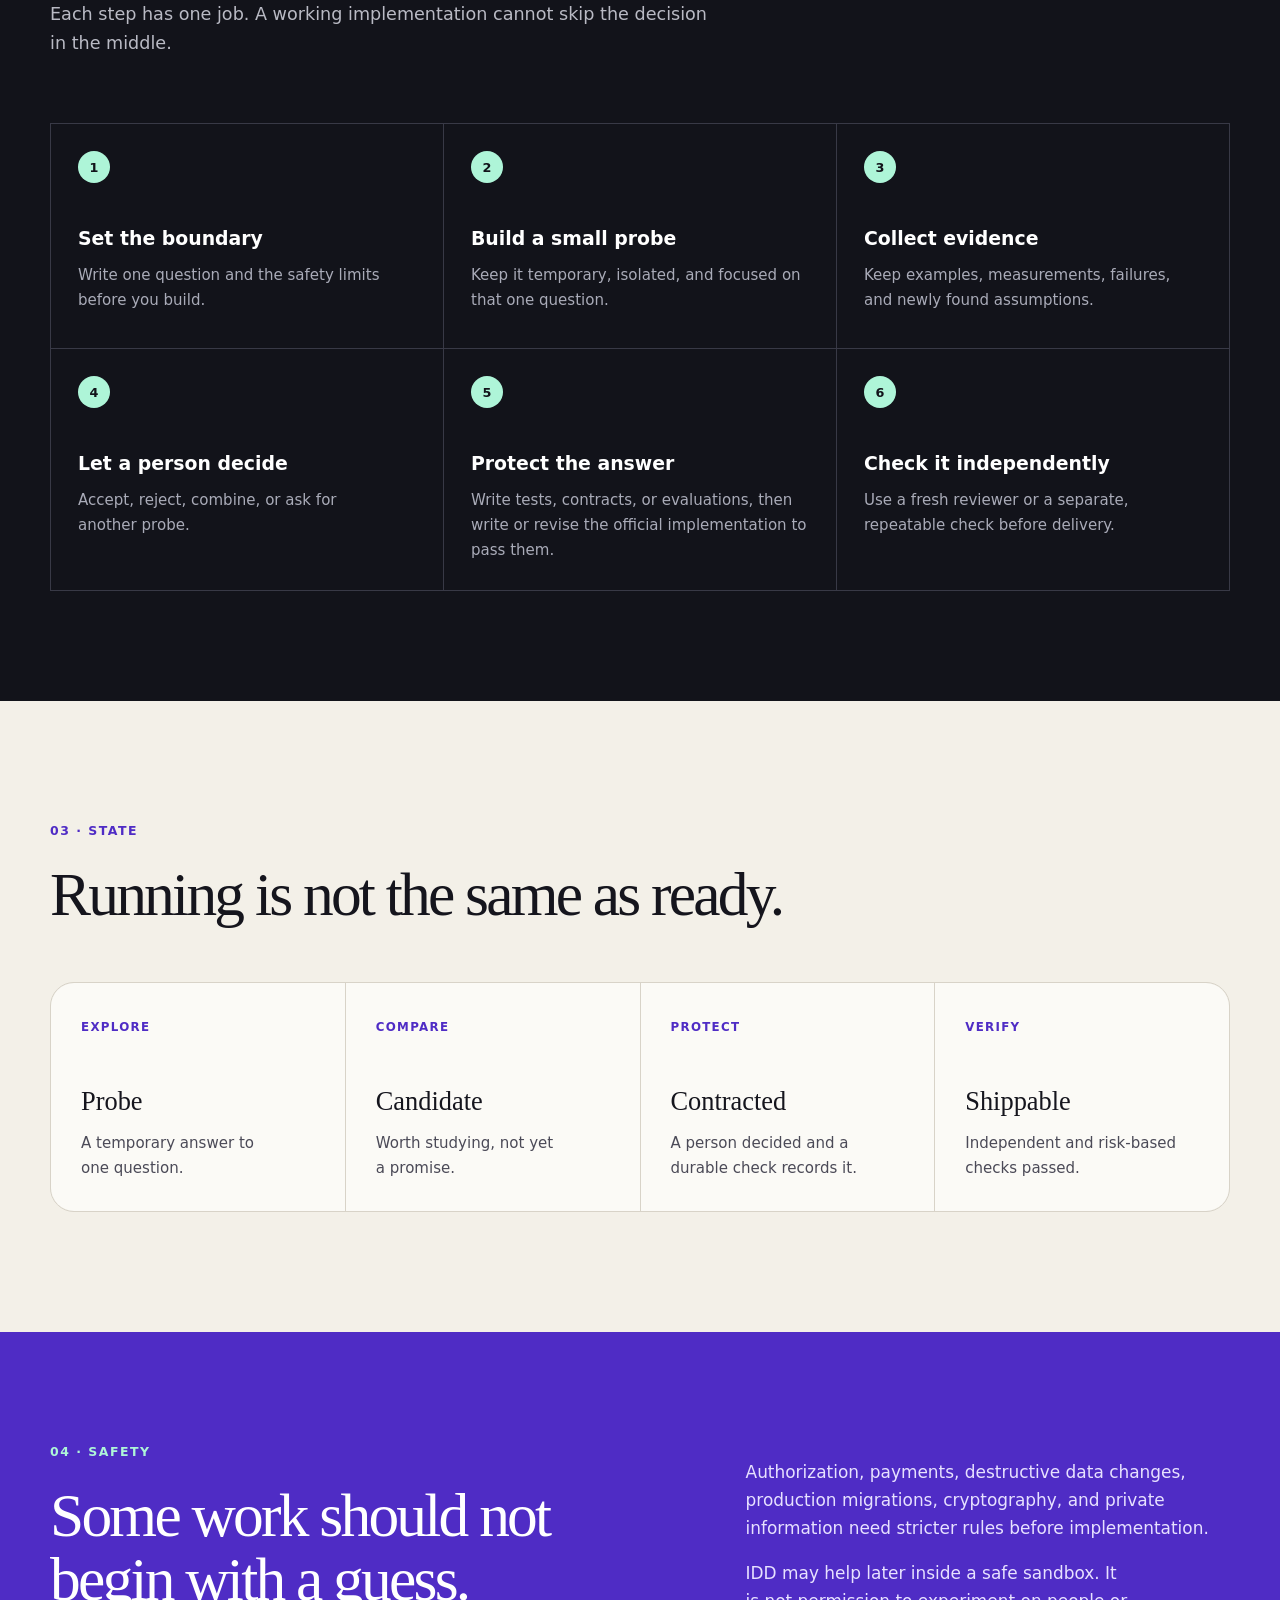
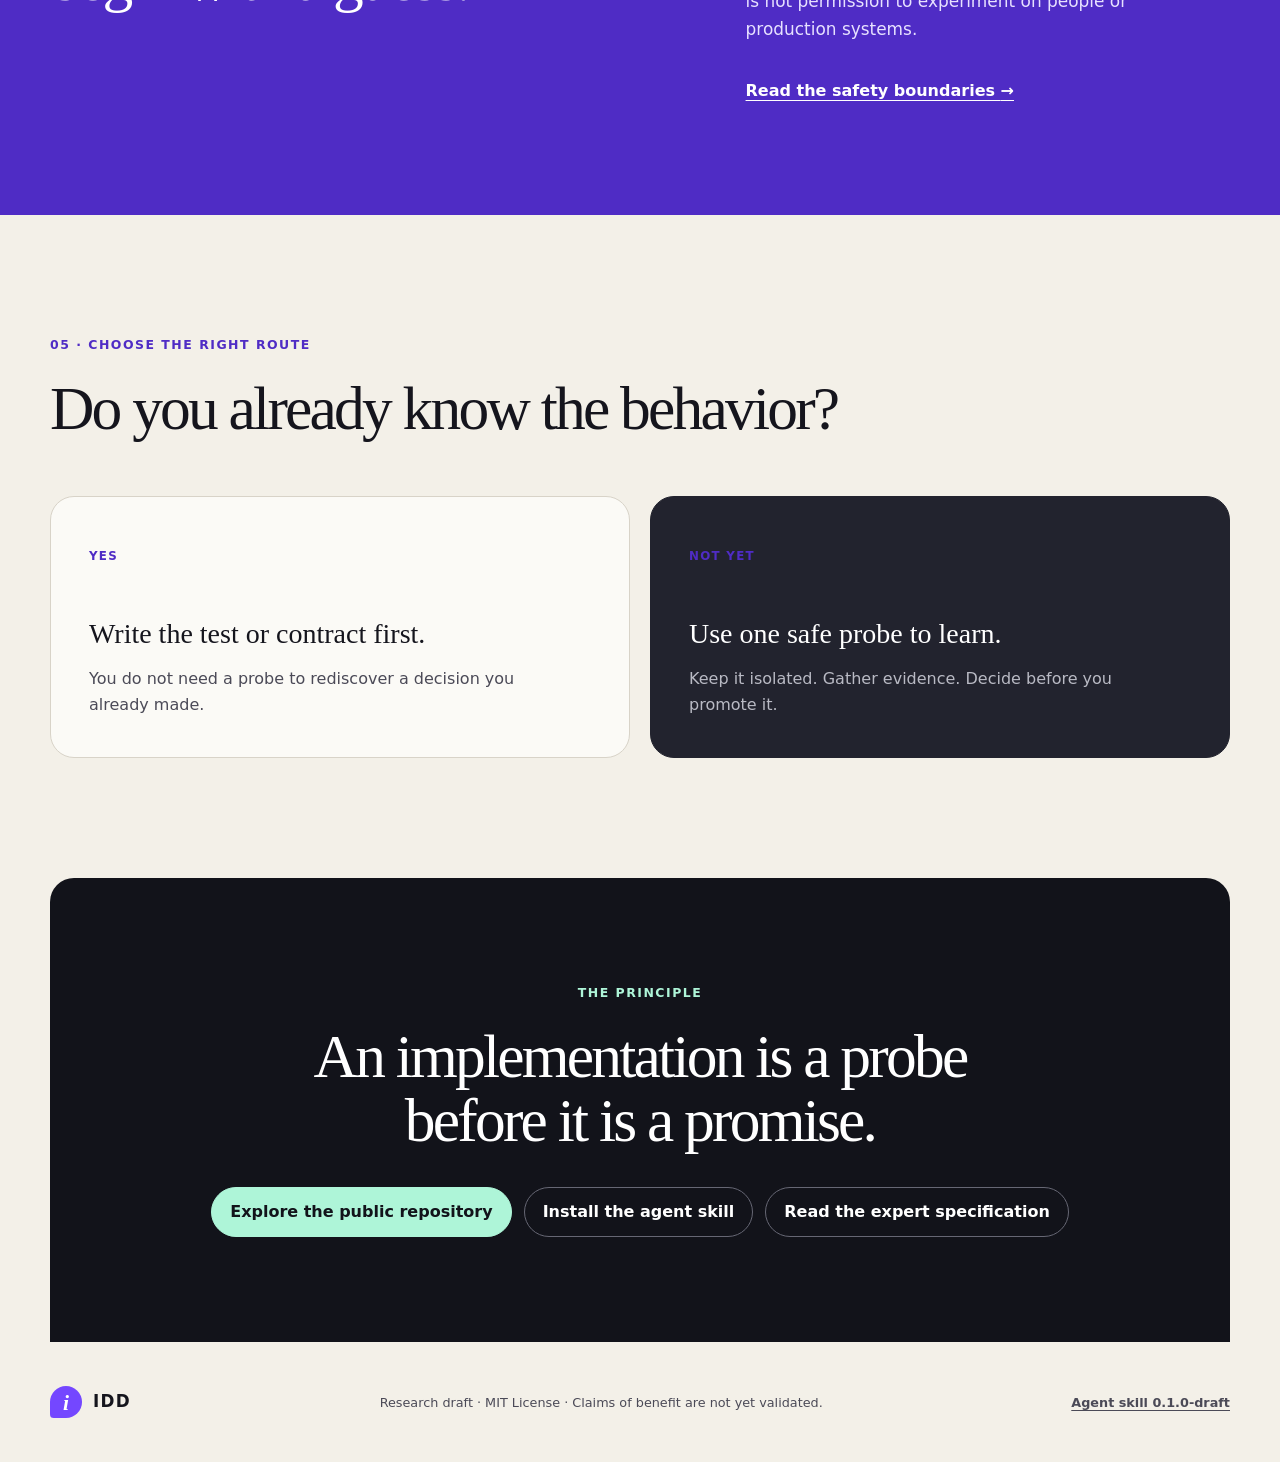
==== commit 06f5644a: "[Feat] IDD 에이전트 스킬과 플러그인 배포 - 공용 IDD 스킬과 구조 검사기, 양성·음성 fixture를 추가했습니다. - Codex·Claude Code·Gemini C" ====
--- a/site/index.html
+++ b/site/index.html
@@ -166,6 +166,7 @@
       <h2 id="closing-title">An implementation is a probe<br>before it is a promise.</h2>
       <div class="hero-actions centered">
         <a class="button button-primary" href="https://github.com/SoliEstre/idd">Explore the public repository</a>
+        <a class="button button-secondary" href="https://github.com/SoliEstre/idd/blob/main/docs/skills.md">Install the agent skill</a>
         <a class="button button-secondary" href="https://github.com/SoliEstre/idd/blob/main/ai/idd-spec.md">Read the expert specification</a>
       </div>
     </section>
@@ -174,7 +175,7 @@
   <footer>
     <div class="brand footer-brand"><span class="brand-mark" aria-hidden="true">i</span><span>IDD</span></div>
     <p>Research draft · MIT License · Claims of benefit are not yet validated.</p>
-    <a href="https://github.com/SoliEstre/idd/blob/main/docs/status.md">Current status</a>
+    <a href="https://github.com/SoliEstre/idd/blob/main/docs/skills.md">Agent skill 0.1.0-draft</a>
   </footer>
 </body>
 </html>
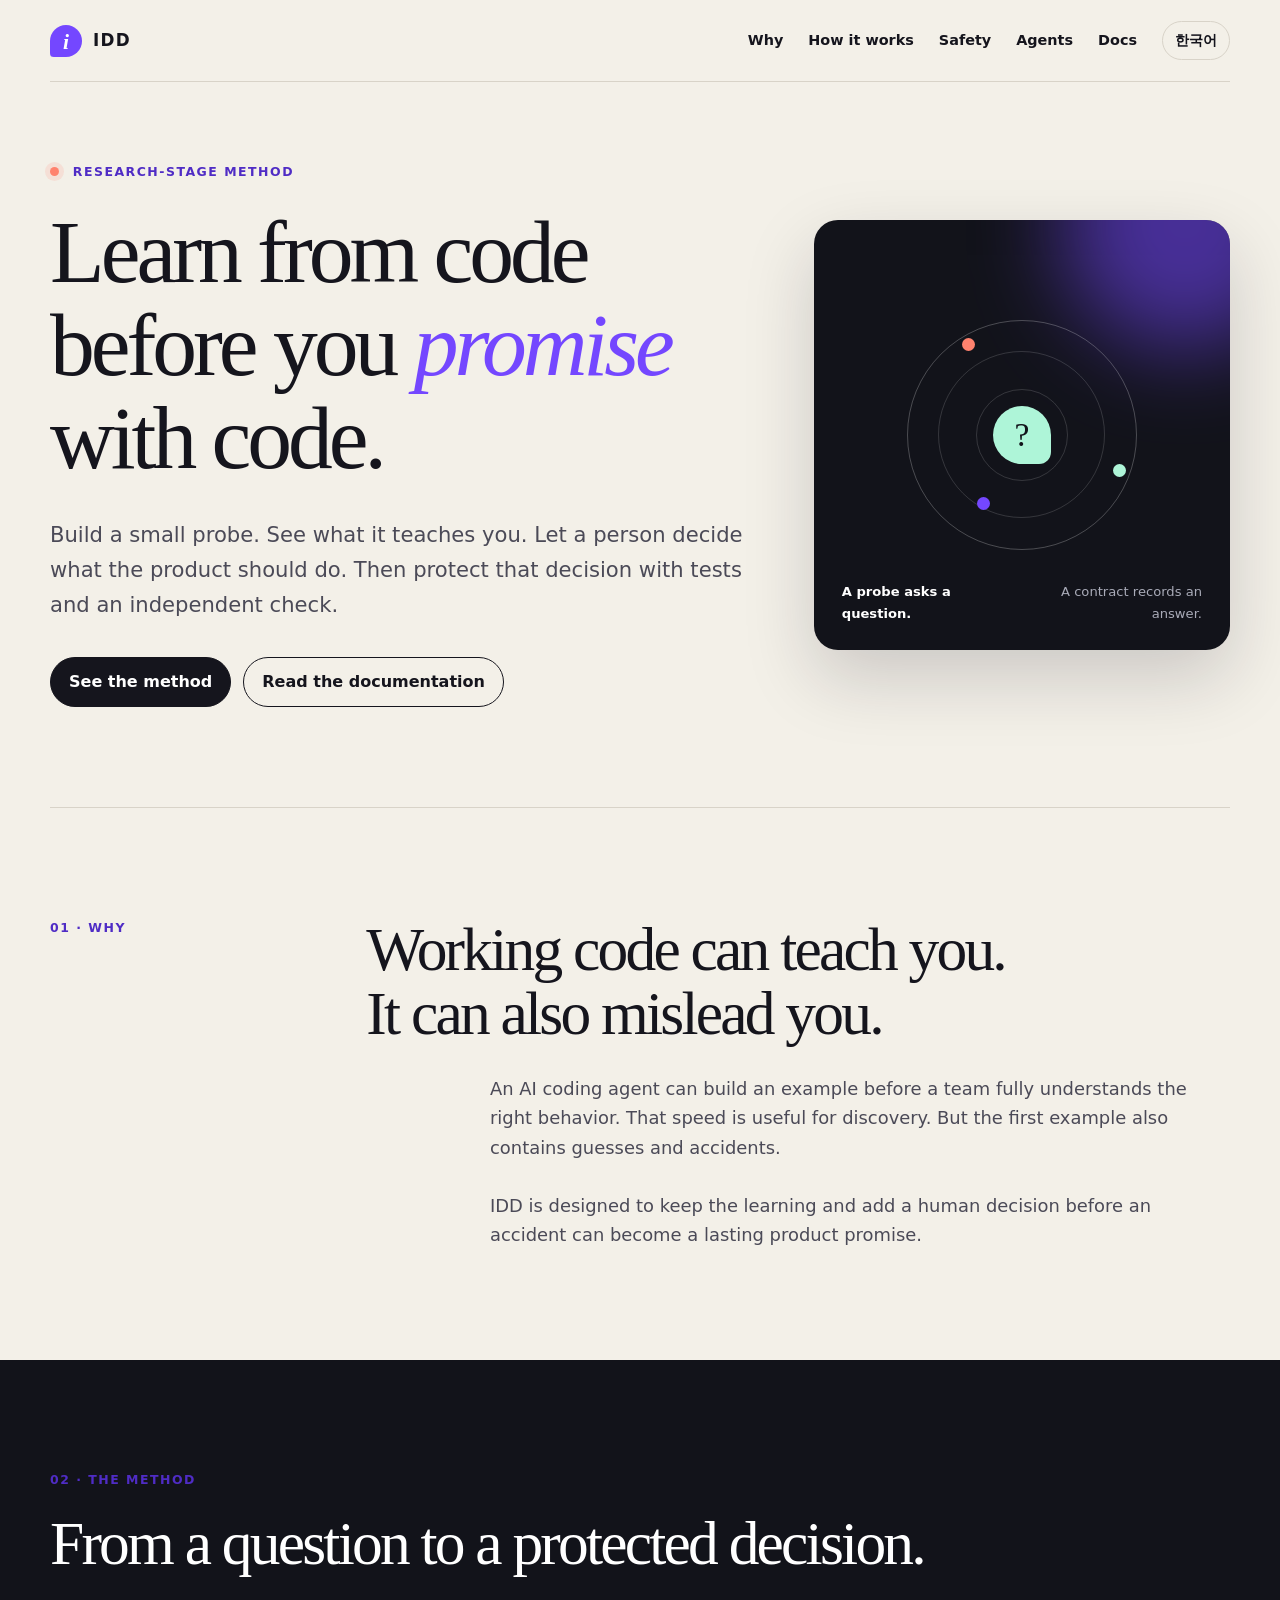
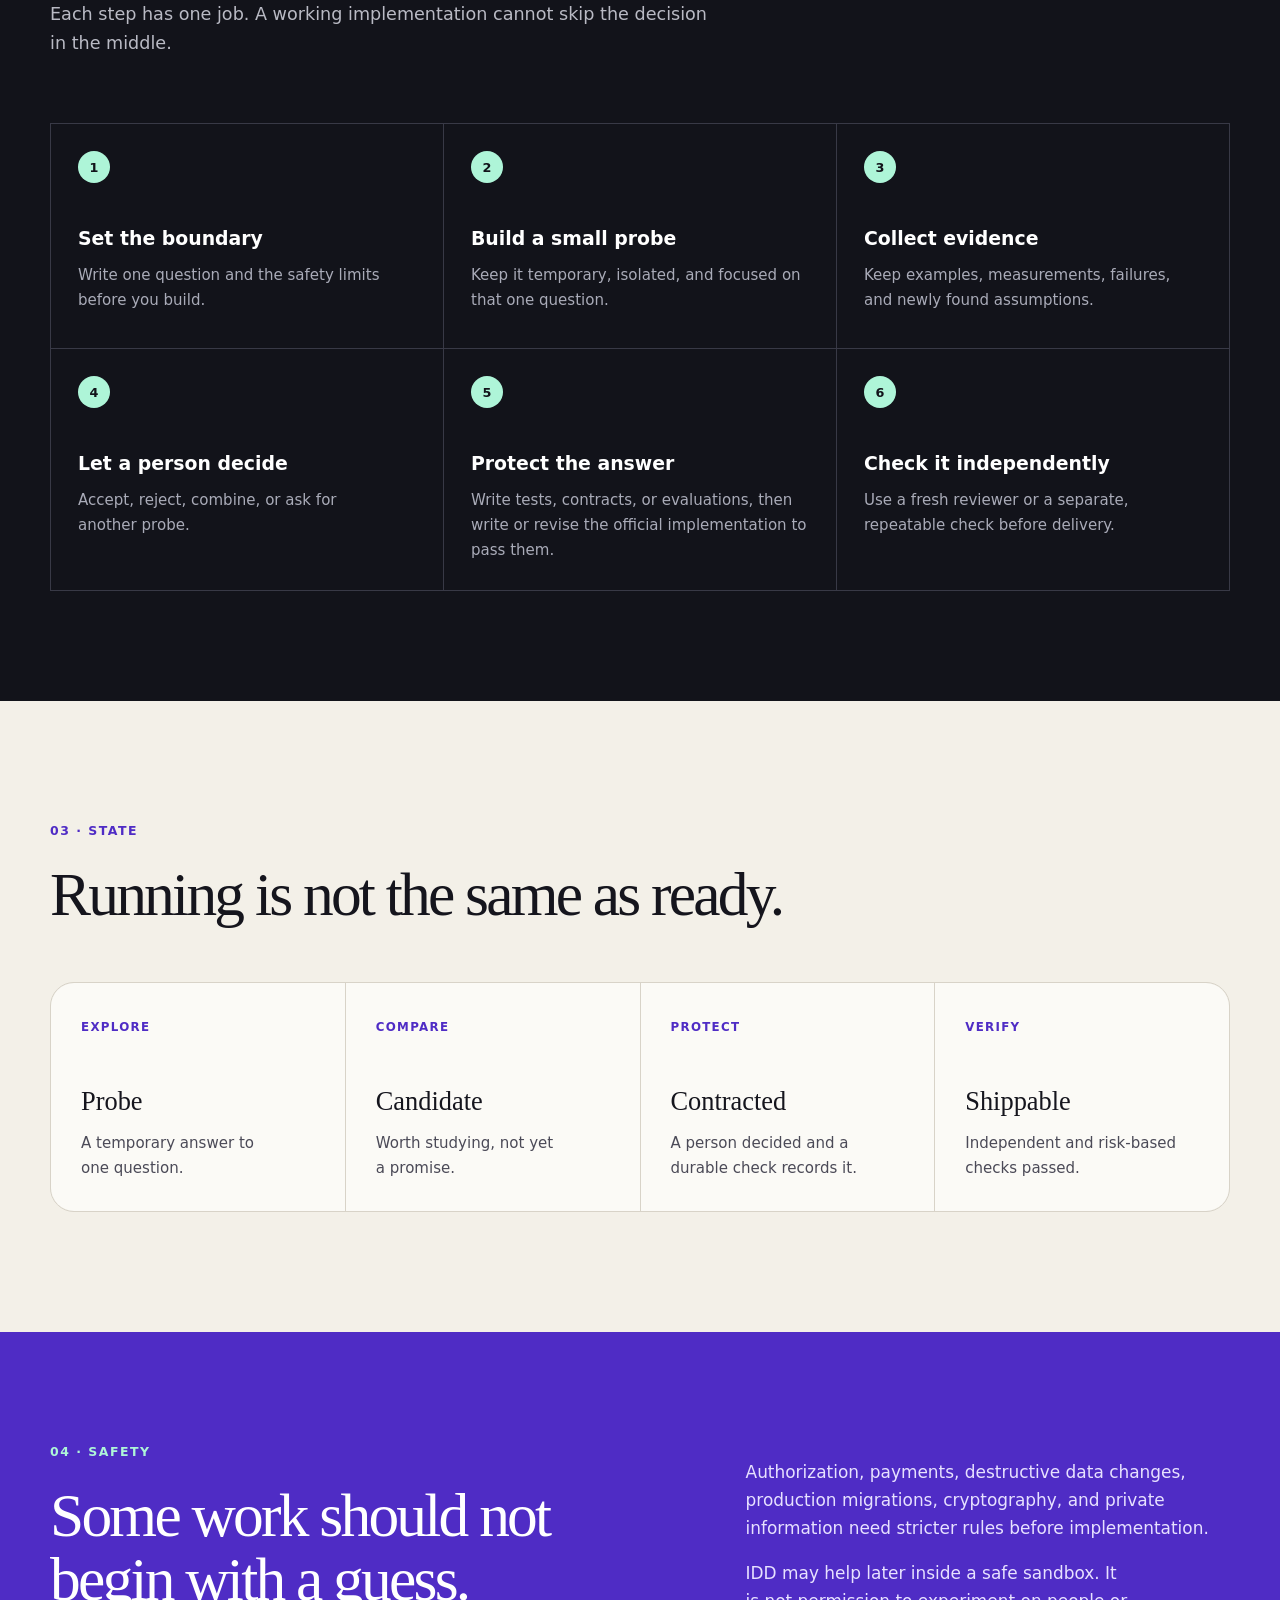
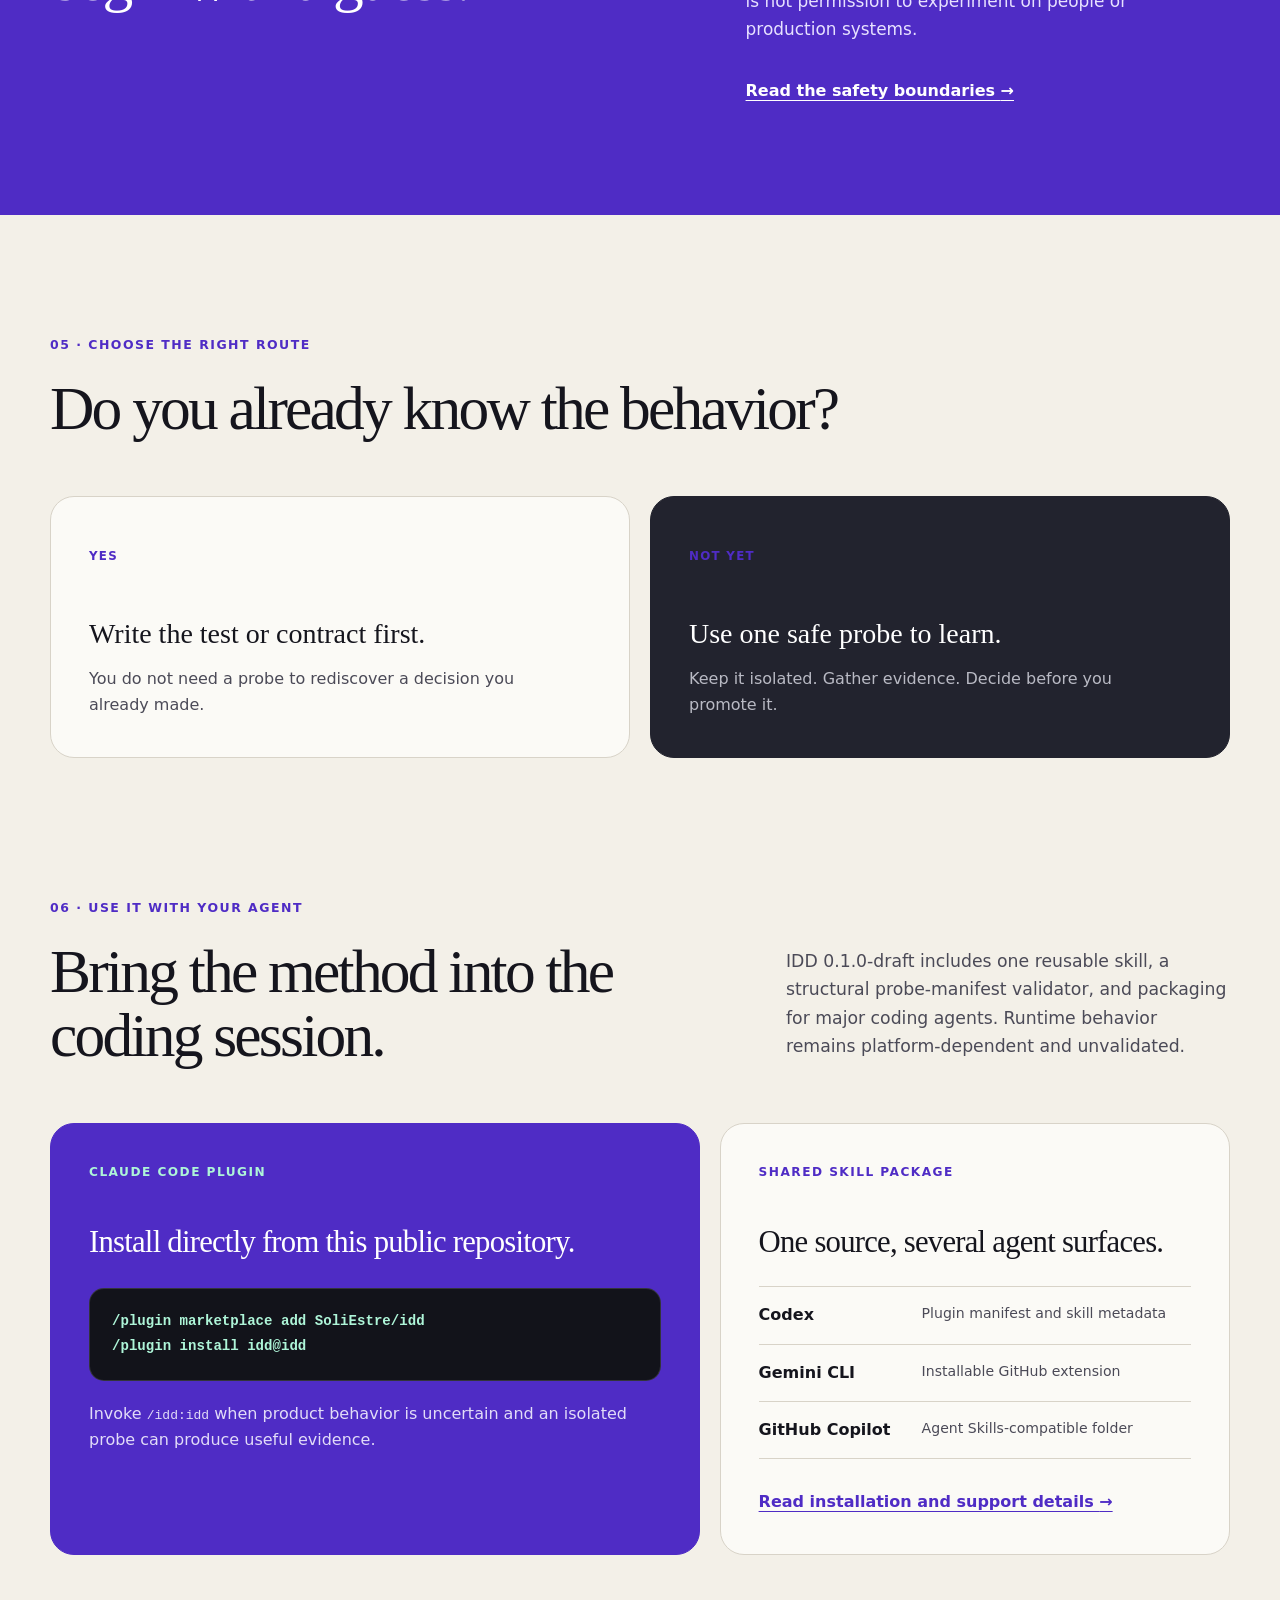
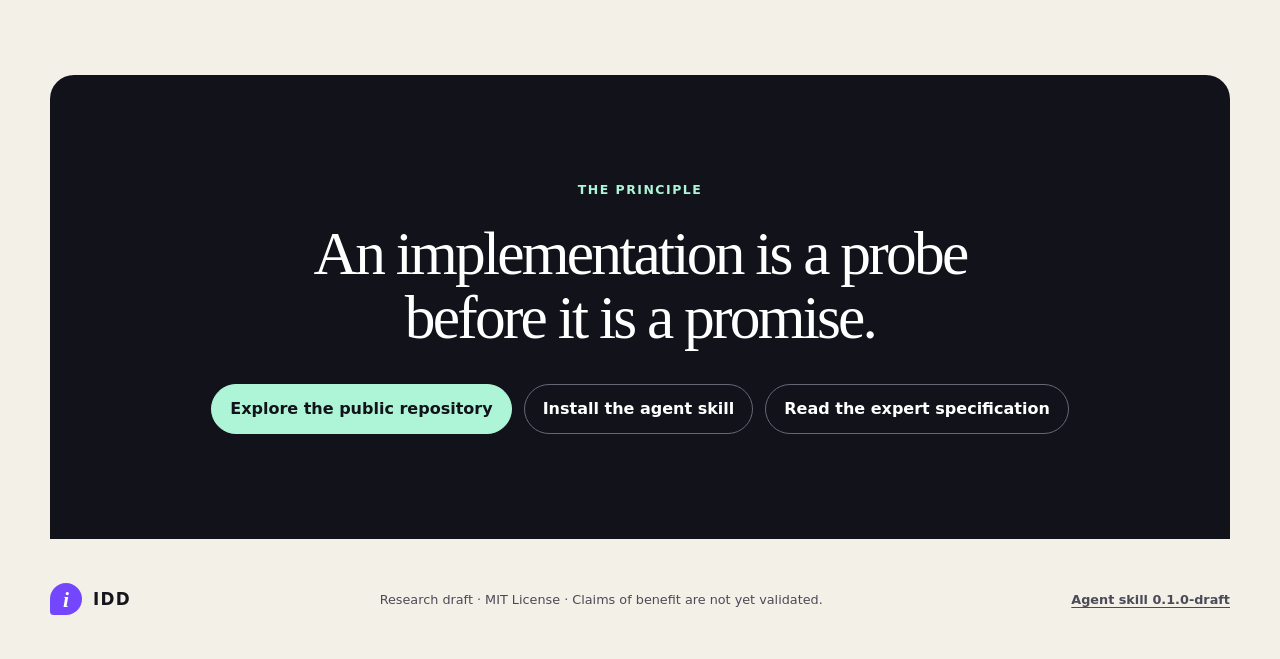
==== commit b37d1678: "[Feat] IDD Pages에 에이전트 플러그인 안내 추가 - 영문·한국어 소개 사이트에 Claude Code 설치 명령을 본문 섹션으로 추가했습니다. - Codex·Gemini" ====
--- a/site/index.html
+++ b/site/index.html
@@ -28,7 +28,14 @@
     "url": "https://soliestre.github.io/idd/",
     "isBasedOn": "https://github.com/SoliEstre/idd",
     "license": "https://github.com/SoliEstre/idd/blob/main/LICENSE",
-    "version": "0.1.0-draft"
+    "version": "0.1.0-draft",
+    "hasPart": {
+      "@type": "SoftwareSourceCode",
+      "name": "IDD Agent Skill",
+      "codeRepository": "https://github.com/SoliEstre/idd/tree/main/skills/idd",
+      "softwareVersion": "0.1.0-draft",
+      "programmingLanguage": "Markdown"
+    }
   }
   </script>
 </head>
@@ -44,6 +51,7 @@
       <a href="#why">Why</a>
       <a href="#method">How it works</a>
       <a href="#safety">Safety</a>
+      <a href="#agents">Agents</a>
       <a href="https://github.com/SoliEstre/idd">Docs</a>
       <a class="language-link" href="ko/" lang="ko">한국어</a>
     </nav>
@@ -161,6 +169,35 @@
       </div>
     </section>
 
+    <section class="agent-section" id="agents" aria-labelledby="agents-title">
+      <div class="agent-intro">
+        <div>
+          <p class="section-number">06 · Use it with your agent</p>
+          <h2 id="agents-title">Bring the method into the coding session.</h2>
+        </div>
+        <p>IDD 0.1.0-draft includes one reusable skill, a structural probe-manifest validator, and packaging for major coding agents. Runtime behavior remains platform-dependent and unvalidated.</p>
+      </div>
+      <div class="agent-grid">
+        <article class="agent-card agent-card-primary">
+          <p class="agent-label">Claude Code plugin</p>
+          <h3>Install directly from this public repository.</h3>
+          <pre class="agent-command"><code>/plugin marketplace add SoliEstre/idd
+/plugin install idd@idd</code></pre>
+          <p>Invoke <code>/idd:idd</code> when product behavior is uncertain and an isolated probe can produce useful evidence.</p>
+        </article>
+        <article class="agent-card">
+          <p class="agent-label">Shared skill package</p>
+          <h3>One source, several agent surfaces.</h3>
+          <ul class="platform-list">
+            <li><span>Codex</span><small>Plugin manifest and skill metadata</small></li>
+            <li><span>Gemini CLI</span><small>Installable GitHub extension</small></li>
+            <li><span>GitHub Copilot</span><small>Agent Skills-compatible folder</small></li>
+          </ul>
+          <a class="agent-link" href="https://github.com/SoliEstre/idd/blob/main/docs/skills.md">Read installation and support details <span aria-hidden="true">→</span></a>
+        </article>
+      </div>
+    </section>
+
     <section class="closing" aria-labelledby="closing-title">
       <p class="eyebrow">The principle</p>
       <h2 id="closing-title">An implementation is a probe<br>before it is a promise.</h2>
--- a/site/styles.css
+++ b/site/styles.css
@@ -569,6 +569,126 @@
   color: #b9bac4;
 }
 
+.agent-section {
+  padding: 20px 0 120px;
+}
+
+.agent-intro {
+  display: grid;
+  grid-template-columns: minmax(0, 1.2fr) minmax(280px, 0.8fr);
+  align-items: end;
+  gap: 70px;
+}
+
+.agent-intro > * {
+  min-width: 0;
+}
+
+.agent-intro > p {
+  max-width: 560px;
+  margin: 0 0 7px;
+  color: var(--ink-soft);
+  font-size: 1.08rem;
+}
+
+.agent-grid {
+  display: grid;
+  grid-template-columns: minmax(0, 1.12fr) minmax(0, 0.88fr);
+  gap: 20px;
+  margin-top: 55px;
+}
+
+.agent-card {
+  min-width: 0;
+  padding: 38px;
+  background: var(--paper-bright);
+  border: 1px solid var(--line);
+  border-radius: var(--radius);
+}
+
+.agent-card-primary {
+  color: white;
+  background: var(--signal-dark);
+  border-color: var(--signal-dark);
+}
+
+.agent-label {
+  margin: 0 0 42px;
+  color: var(--signal-dark);
+  font-size: 0.76rem;
+  font-weight: 850;
+  letter-spacing: 0.12em;
+  text-transform: uppercase;
+}
+
+.agent-card-primary .agent-label {
+  color: var(--mint);
+}
+
+.agent-card h3 {
+  max-width: 570px;
+  margin: 0 0 18px;
+  font-family: Georgia, "Times New Roman", serif;
+  font-size: clamp(1.65rem, 2.4vw, 2.35rem);
+  font-weight: 500;
+  letter-spacing: -0.025em;
+  line-height: 1.18;
+}
+
+html[lang="ko"] .agent-card h3 {
+  font-family: "Noto Serif KR", "Nanum Myeongjo", Batang, "Malgun Gothic", serif;
+  font-weight: 700;
+  line-height: 1.38;
+}
+
+.agent-card > p:last-child {
+  margin: 20px 0 0;
+  color: #e2dcf8;
+}
+
+.agent-command {
+  margin: 28px 0 0;
+  padding: 20px 22px;
+  overflow-x: auto;
+  color: var(--mint);
+  background: var(--dark);
+  border: 1px solid rgba(255, 255, 255, 0.14);
+  border-radius: 15px;
+  font: 650 0.88rem/1.8 ui-monospace, SFMono-Regular, Menlo, Consolas, monospace;
+  white-space: pre;
+}
+
+.platform-list {
+  display: grid;
+  gap: 0;
+  margin: 26px 0 30px;
+  padding: 0;
+  list-style: none;
+  border-top: 1px solid var(--line);
+}
+
+.platform-list li {
+  display: grid;
+  grid-template-columns: 145px 1fr;
+  gap: 18px;
+  padding: 15px 0;
+  border-bottom: 1px solid var(--line);
+}
+
+.platform-list span {
+  font-weight: 800;
+}
+
+.platform-list small {
+  color: var(--ink-soft);
+  font-size: 0.88rem;
+}
+
+.agent-link {
+  color: var(--signal-dark);
+  font-weight: 800;
+}
+
 .closing {
   padding: 105px 30px;
   color: white;
@@ -723,7 +843,8 @@
 
   .statement,
   .state-section,
-  .choose {
+  .choose,
+  .agent-section {
     padding: 85px 0;
   }
 
@@ -735,8 +856,27 @@
 
   .steps,
   .state-track,
-  .choice-grid {
+  .choice-grid,
+  .agent-intro,
+  .agent-grid {
     grid-template-columns: 1fr;
+  }
+
+  .agent-intro {
+    gap: 28px;
+  }
+
+  .agent-intro > p {
+    max-width: 100%;
+  }
+
+  .agent-card {
+    padding: 30px 24px;
+  }
+
+  .platform-list li {
+    grid-template-columns: 1fr;
+    gap: 2px;
   }
 
   .steps li {
